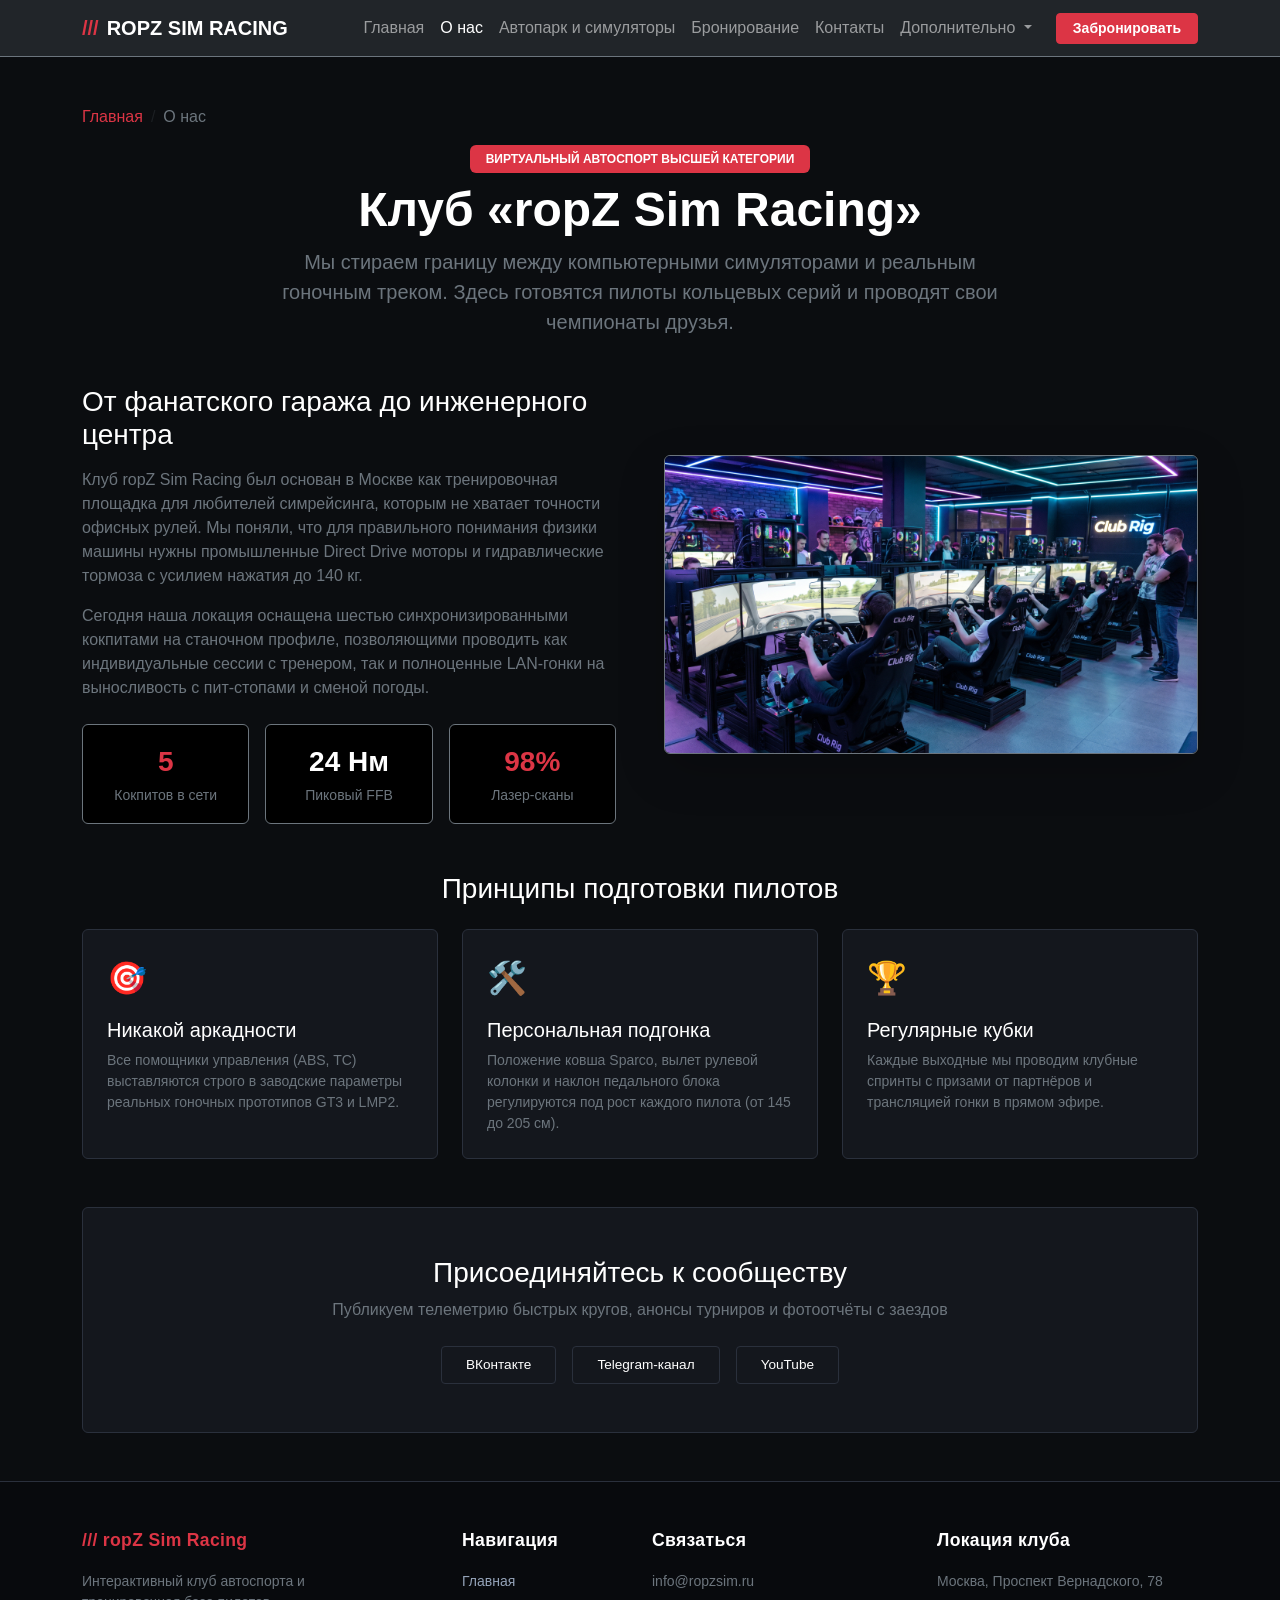
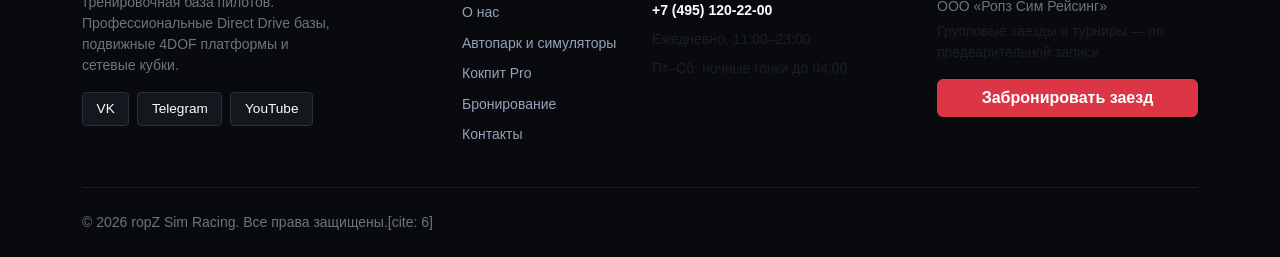
==== about.html @ 037a76d5 "fix: new text in about" ====
<!DOCTYPE html>
<html lang="ru">
<head>
  <meta charset="UTF-8">
  <meta name="viewport" content="width=device-width, initial-scale=1.0">
  <title>О нас — ropZ Sim Racing</title>
  <link href="https://cdn.jsdelivr.net/npm/bootstrap@5.3.3/dist/css/bootstrap.min.css" rel="stylesheet">
  <link rel="stylesheet" href="css/custom.css">
</head>
<body id="top">

  <!-- Навигация -->
  <nav class="navbar navbar-expand-lg navbar-dark bg-dark sticky-top border-bottom border-secondary">
    <div class="container">
      <a class="navbar-brand fw-bold text-uppercase d-flex align-items-center gap-2" href="index.html">
        <span class="text-danger">///</span> ropZ Sim Racing
      </a>
      <button class="navbar-toggler" type="button" data-bs-toggle="collapse" data-bs-target="#mainNavbar" aria-controls="mainNavbar" aria-expanded="false" aria-label="Переключить навигацию">
        <span class="navbar-toggler-icon"></span>
      </button>
      <div class="collapse navbar-collapse" id="mainNavbar">
        <ul class="navbar-nav ms-auto align-items-lg-center">
          <li class="nav-item"><a class="nav-link" href="index.html">Главная</a></li>
          <li class="nav-item"><a class="nav-link active" aria-current="page" href="about.html">О нас</a></li>
          <li class="nav-item"><a class="nav-link" href="catalog.html">Автопарк и симуляторы</a></li>
          <li class="nav-item"><a class="nav-link" href="order.html">Бронирование</a></li>
          <li class="nav-item"><a class="nav-link" href="contacts.html">Контакты</a></li>
          <li class="nav-item dropdown">
            <a class="nav-link dropdown-toggle" href="#" role="button" data-bs-toggle="dropdown" aria-expanded="false">
              Дополнительно
            </a>
            <ul class="dropdown-menu dropdown-menu-dark">
              <li><a class="dropdown-item" href="product.html">Обзор кокпита Pro</a></li>
              <li><a class="dropdown-item" href="catalog.html#faq">Регламент и FAQ</a></li>
              <li><hr class="dropdown-divider"></li>
              <li><a class="dropdown-item" href="order.html">Быстрая запись</a></li>
            </ul>
          </li>
          <li class="nav-item ms-lg-3 mt-2 mt-lg-0">
            <a class="btn btn-danger btn-sm px-3 fw-semibold" href="order.html">Забронировать</a>
          </li>
        </ul>
      </div>
    </div>
  </nav>

  <main class="container my-5">
    <nav aria-label="breadcrumb">
      <ol class="breadcrumb">
        <li class="breadcrumb-item"><a class="text-danger text-decoration-none" href="index.html">Главная</a></li>
        <li class="breadcrumb-item text-secondary active" aria-current="page">О нас</li>
      </ol>
    </nav>

    <!-- Заголовок -->
    <div class="text-center mb-5">
      <span class="badge bg-danger mb-2 px-3 py-2 text-uppercase">Виртуальный автоспорт высшей категории</span>
      <h1 class="display-5 fw-bold text-white">Клуб «ropZ Sim Racing»</h1>
      <p class="text-secondary lead mx-auto" style="max-width: 760px;">
        Мы стираем границу между компьютерными симуляторами и реальным гоночным треком. Здесь готовятся пилоты кольцевых серий и проводят свои чемпионаты друзья.
      </p>
    </div>

    <!-- История и концепция -->
    <div class="row g-5 align-items-center mb-5">
      <div class="col-12 col-lg-6">
        <h2 class="h3 text-white mb-3">От фанатского гаража до инженерного центра</h2>
        <p class="text-secondary">
          Клуб ropZ Sim Racing был основан в Москве как тренировочная площадка для любителей симрейсинга, которым не хватает точности офисных рулей. Мы поняли, что для правильного понимания физики машины нужны промышленные Direct Drive моторы и гидравлические тормоза с усилием нажатия до 140 кг.
        </p>
        <p class="text-secondary">
          Сегодня наша локация оснащена шестью синхронизированными кокпитами на станочном профиле, позволяющими проводить как индивидуальные сессии с тренером, так и полноценные LAN-гонки на выносливость с пит-стопами и сменой погоды.
        </p>

        <!-- Анимированные счётчики -->
        <div class="row g-3 pt-2">
          <div class="col-6 col-sm-4">
            <div class="p-3 bg-black rounded border border-secondary text-center">
              <span class="fs-3 fw-bold text-danger d-block stat-counter" data-target="6" data-suffix="">0</span>
              <span class="small text-secondary">Кокпитов в сети</span>
            </div>
          </div>
          <div class="col-6 col-sm-4">
            <div class="p-3 bg-black rounded border border-secondary text-center">
              <span class="fs-3 fw-bold text-white d-block stat-counter" data-target="25" data-suffix=" Нм">0 Нм</span>
              <span class="small text-secondary">Пиковый FFB</span>
            </div>
          </div>
          <div class="col-12 col-sm-4">
            <div class="p-3 bg-black rounded border border-secondary text-center">
              <span class="fs-3 fw-bold text-danger d-block stat-counter" data-target="100" data-suffix="%">0%</span>
              <span class="small text-secondary">Лазер-сканы</span>
            </div>
          </div>
        </div>
      </div>
      <div class="col-12 col-lg-6">
        <img src="images/sim-lan.jpg" class="img-fluid rounded border border-secondary shadow-lg" alt="Зал ropZ Sim Racing">
      </div>
    </div>

    <!-- Философия клуба -->
    <section class="my-5">
      <h2 class="h3 text-white text-center mb-4">Принципы подготовки пилотов</h2>
      <div class="row g-4">
        <div class="col-12 col-md-4">
          <div class="sim-card p-4 rounded h-100">
            <div class="fs-2 text-danger mb-3">🎯</div>
            <h3 class="h5 text-white">Никакой аркадности</h3>
            <p class="text-secondary small mb-0">
              Все помощники управления (ABS, TC) выставляются строго в заводские параметры реальных гоночных прототипов GT3 и LMP2.
            </p>
          </div>
        </div>
        <div class="col-12 col-md-4">
          <div class="sim-card p-4 rounded h-100">
            <div class="fs-2 text-danger mb-3">🛠️</div>
            <h3 class="h5 text-white">Персональная подгонка</h3>
            <p class="text-secondary small mb-0">
              Положение ковша Sparco, вылет рулевой колонки и наклон педального блока регулируются под рост каждого пилота (от 145 до 205 см).
            </p>
          </div>
        </div>
        <div class="col-12 col-md-4">
          <div class="sim-card p-4 rounded h-100">
            <div class="fs-2 text-danger mb-3">🏆</div>
            <h3 class="h5 text-white">Регулярные кубки</h3>
            <p class="text-secondary small mb-0">
              Каждые выходные мы проводим клубные спринты с призами от партнёров и трансляцией гонки в прямом эфире.
            </p>
          </div>
        </div>
      </div>
    </section>

    <!-- Соцсети клуба -->
    <div class="sim-card p-4 p-lg-5 rounded text-center my-5">
      <h2 class="h3 text-white mb-2">Присоединяйтесь к сообществу</h2>
      <p class="text-secondary mb-4">Публикуем телеметрию быстрых кругов, анонсы турниров и фотоотчёты с заездов</p>
      <div class="d-flex justify-content-center flex-wrap gap-3">
        <a href="https://vk.com" target="_blank" rel="noopener noreferrer" class="social-pill px-4 py-2">
          ВКонтакте
        </a>
        <a href="https://t.me" target="_blank" rel="noopener noreferrer" class="social-pill px-4 py-2">
          Telegram-канал
        </a>
        <a href="https://youtube.com" target="_blank" rel="noopener noreferrer" class="social-pill px-4 py-2">
          YouTube
        </a>
      </div>
    </div>
  </main>

  <!-- Футер -->
  <footer class="site-footer pt-5 pb-4 mt-5">
    <div class="container">
      <div class="row g-4">
        <!-- Колонка 1: О клубе и соцсети -->
        <div class="col-12 col-md-6 col-lg-3">
          <h3 class="footer-heading text-danger">/// ropZ Sim Racing</h3>
          <p class="text-secondary small">
            Интерактивный клуб автоспорта и тренировочная база пилотов. Профессиональные Direct Drive базы, подвижные 4DOF платформы и сетевые кубки.
          </p>
          <div class="d-flex gap-2 mt-3">
            <a href="https://vk.com" target="_blank" rel="noopener noreferrer" class="social-pill">VK</a>
            <a href="https://t.me" target="_blank" rel="noopener noreferrer" class="social-pill">Telegram</a>
            <a href="https://youtube.com" target="_blank" rel="noopener noreferrer" class="social-pill">YouTube</a>
          </div>
        </div>

        <!-- Колонка 2: Навигация -->
        <div class="col-6 col-md-3 col-lg-2 offset-lg-1">
          <h4 class="footer-heading">Навигация</h4>
          <ul class="footer-links small">
            <li><a href="index.html">Главная</a></li>
            <li><a href="about.html">О нас</a></li>
            <li><a href="catalog.html">Автопарк и симуляторы</a></li>
            <li><a href="product.html">Кокпит Pro</a></li>
            <li><a href="order.html">Бронирование</a></li>
            <li><a href="contacts.html">Контакты</a></li>
          </ul>
        </div>

        <!-- Колонка 3: Связаться -->
        <div class="col-6 col-md-3 col-lg-3">
          <h4 class="footer-heading">Связаться</h4>
          <div class="small">
            <div class="footer-contact-item">
              <a href="mailto:info@ropzsim.ru" class="text-secondary text-decoration-none">info@ropzsim.ru</a>
            </div>
            <div class="footer-contact-item">
              <a href="tel:+74951202200" class="text-white text-decoration-none fw-semibold">+7 (495) 120-22-00</a>
            </div>
            <div class="footer-contact-item text-muted mt-2">
              Ежедневно, 11:00–23:00
            </div>
            <div class="footer-contact-item text-muted">
              Пт–Сб: ночные гонки до 04:00
            </div>
          </div>
        </div>

        <!-- Колонка 4: Локация и быстрая бронь -->
        <div class="col-12 col-md-6 col-lg-3">
          <h4 class="footer-heading">Локация клуба</h4>
          <p class="small text-secondary mb-1">Москва, Проспект Вернадского, 78</p>
          <p class="small text-secondary mb-1">ООО «Ропз Сим Рейсинг»</p>
          <p class="small text-muted mb-3">Групповые заезды и турниры — по предварительной записи</p>
          <a class="btn btn-danger w-100 fw-semibold" href="order.html">Забронировать заезд</a>
        </div>
      </div>

      <!-- Нижняя строка -->
      <div class="footer-bottom d-flex justify-content-between align-items-center">
        <span class="small text-secondary">© 2026 ropZ Sim Racing. Все права защищены.[cite: 6]</span>
      </div>
    </div>
  </footer>

  <!-- Интерактивная плавающая кнопка «Наверх» (руль) -->
  <button id="scrollTopBtn" class="scroll-to-top-btn" type="button" aria-label="Вернуться наверх" title="На старт">
    <svg viewBox="0 0 24 24" xmlns="http://www.w3.org/2000/svg">
      <path d="M12 2C6.48 2 2 6.48 2 12s4.48 10 10 10 10-4.48 10-10S17.52 2 12 2zm0 2c4.08 0 7.44 3.05 7.93 7h-3.08c-.41-1.16-1.52-2-2.85-2s-2.44.84-2.85 2H4.07C4.56 7.05 7.92 4 12 4zm-1 9c0-.55.45-1 1-1s1 .45 1 1-.45 1-1 1-1-.45-1-1zm-6.93 0h3.08c.41 1.16 1.52 2 2.85 2s2.44-.84 2.85-2h3.08c-.49 3.95-3.85 7-7.93 7s-7.44-3.05-7.93-7z"/>
    </svg>
  </button>

  <script src="https://cdn.jsdelivr.net/npm/bootstrap@5.3.3/dist/js/bootstrap.bundle.min.js"></script>
  <script src="js/main.js"></script>
</body>
</html>
---- css/custom.css ----
:root {
  --sim-primary: #e10600;
  --sim-dark: #0b0d10;
  --sim-surface: #14171d;
  --sim-surface-light: #1c2129;
  --sim-border: #2a303c;
}

body {
  min-height: 100vh;
  background-color: var(--sim-dark);
  color: #e6e8eb;
  font-family: -apple-system, BlinkMacSystemFont, "Segoe UI", Roboto, "Helvetica Neue", Arial, sans-serif;
}

.sim-card {
  background-color: var(--sim-surface);
  border: 1px solid var(--sim-border);
  transition: transform 0.2s ease, border-color 0.2s ease, box-shadow 0.2s ease;
}

.sim-card:hover {
  transform: translateY(-4px);
  border-color: var(--sim-primary);
  box-shadow: 0 10px 20px rgba(0, 0, 0, 0.4);
}

.card-img-top {
  height: 200px;
  object-fit: cover;
  border-bottom: 1px solid var(--sim-border);
}

.product-main-img {
  width: 100%;
  height: 420px;
  object-fit: cover;
  border: 1px solid var(--sim-border);
}

.badge-motion { background-color: #8a2be2; }
.badge-pro { background-color: var(--sim-primary); }
.badge-club { background-color: #0d6efd; }

/* Принудительный контраст таблицы характеристик */
.table-sim,
.table-dark {
  --bs-table-bg: var(--sim-surface) !important;
  --bs-table-color: #f3f4f6 !important;
  --bs-table-striped-color: #f3f4f6 !important;
  color: #f3f4f6 !important;
  border-color: var(--sim-border) !important;
}

.table-sim th,
.table-dark th {
  color: #ffffff !important;
  background-color: #101318 !important;
  border-color: var(--sim-border) !important;
}

.table-sim td,
.table-dark td {
  color: #e5e7eb !important;
  background-color: var(--sim-surface) !important;
  border-color: var(--sim-border) !important;
}

.accordion-sim .accordion-item {
  background-color: var(--sim-surface);
  border: 1px solid var(--sim-border);
  margin-bottom: 0.5rem;
  border-radius: 0.375rem;
  overflow: hidden;
}

.accordion-sim .accordion-button {
  background-color: #101318;
  color: #e6e8eb;
}

.accordion-sim .accordion-button:not(.collapsed) {
  background-color: #1c2129;
  color: #fff;
  box-shadow: none;
}

.accordion-sim .accordion-body {
  background-color: var(--sim-surface);
  color: #adb5bd;
}

.form-dark {
  background-color: #0e1014;
  border-color: var(--sim-border);
  color: #fff;
}

.form-dark:focus {
  background-color: #0e1014;
  border-color: var(--sim-primary);
  color: #fff;
  box-shadow: 0 0 0 0.25rem rgba(225, 6, 0, 0.25);
}

.modal-content-sim {
  background-color: var(--sim-surface);
  border: 1px solid var(--sim-border);
}

/* Новый футер по образцу */
.site-footer {
  background-color: #080a0d;
  color: #cbd5e1;
  border-top: 1px solid var(--sim-border);
}

.footer-heading {
  font-size: 1.1rem;
  font-weight: 700;
  color: #ffffff;
  margin-bottom: 1.25rem;
  letter-spacing: 0.02rem;
}

.footer-links {
  list-style: none;
  padding: 0;
  margin: 0;
}

.footer-links li {
  margin-bottom: 0.6rem;
}

.footer-links a {
  color: #94a3b8;
  text-decoration: none;
  transition: color 0.2s ease;
}

.footer-links a:hover {
  color: #ffffff;
}

.footer-contact-item {
  margin-bottom: 0.5rem;
  color: #94a3b8;
}

.footer-bottom {
  border-top: 1px solid rgba(255, 255, 255, 0.08);
  padding-top: 1.5rem;
  margin-top: 2rem;
}

.scroll-top-btn {
  display: inline-flex;
  align-items: center;
  justify-content: center;
  width: 36px;
  height: 36px;
  background-color: rgba(255, 255, 255, 0.06);
  border: 1px solid var(--sim-border);
  color: #ffffff;
  border-radius: 6px;
  text-decoration: none;
  font-weight: bold;
  transition: background-color 0.2s ease, border-color 0.2s ease;
}

.scroll-top-btn:hover {
  background-color: var(--sim-primary);
  border-color: var(--sim-primary);
  color: #ffffff;
}

.social-pill {
  display: inline-flex;
  align-items: center;
  justify-content: center;
  padding: 0.35rem 0.85rem;
  background-color: var(--sim-surface);
  border: 1px solid var(--sim-border);
  color: #ffffff;
  border-radius: 4px;
  text-decoration: none;
  font-size: 0.85rem;
  transition: all 0.2s ease;
}

.social-pill:hover {
  border-color: var(--sim-primary);
  color: #ffffff;
  transform: translateY(-2px);
}

/* Фиксированная плавающая кнопка «Наверх» в стиле гоночного руля */
.scroll-to-top-btn {
  position: fixed;
  bottom: 25px;
  right: 25px;
  width: 52px;
  height: 52px;
  background-color: #14171d;
  border: 2px solid #2a303c;
  border-radius: 50%;
  color: #ffffff;
  display: flex;
  align-items: center;
  justify-content: center;
  text-decoration: none;
  z-index: 1050;
  box-shadow: 0 4px 15px rgba(0, 0, 0, 0.6);
  opacity: 0;
  visibility: hidden;
  transform: translateY(20px) scale(0.85);
  transition: opacity 0.35s ease, transform 0.35s cubic-bezier(0.34, 1.56, 0.64, 1), background-color 0.2s ease, border-color 0.2s ease;
  cursor: pointer;
}

/* Состояние, когда кнопка активна и видна */
.scroll-to-top-btn.show {
  opacity: 1;
  visibility: visible;
  transform: translateY(0) scale(1);
}

.scroll-to-top-btn:hover {
  background-color: var(--sim-primary);
  border-color: #ff3333;
  color: #ffffff;
  transform: translateY(-4px) scale(1.08);
  box-shadow: 0 8px 25px rgba(225, 6, 0, 0.5);
}

.scroll-to-top-btn svg {
  width: 26px;
  height: 26px;
  fill: currentColor;
  transition: transform 0.3s ease;
}

/* Эффект легкого «подруливания» при наведении */
.scroll-to-top-btn:hover svg {
  transform: rotate(-35deg);
}
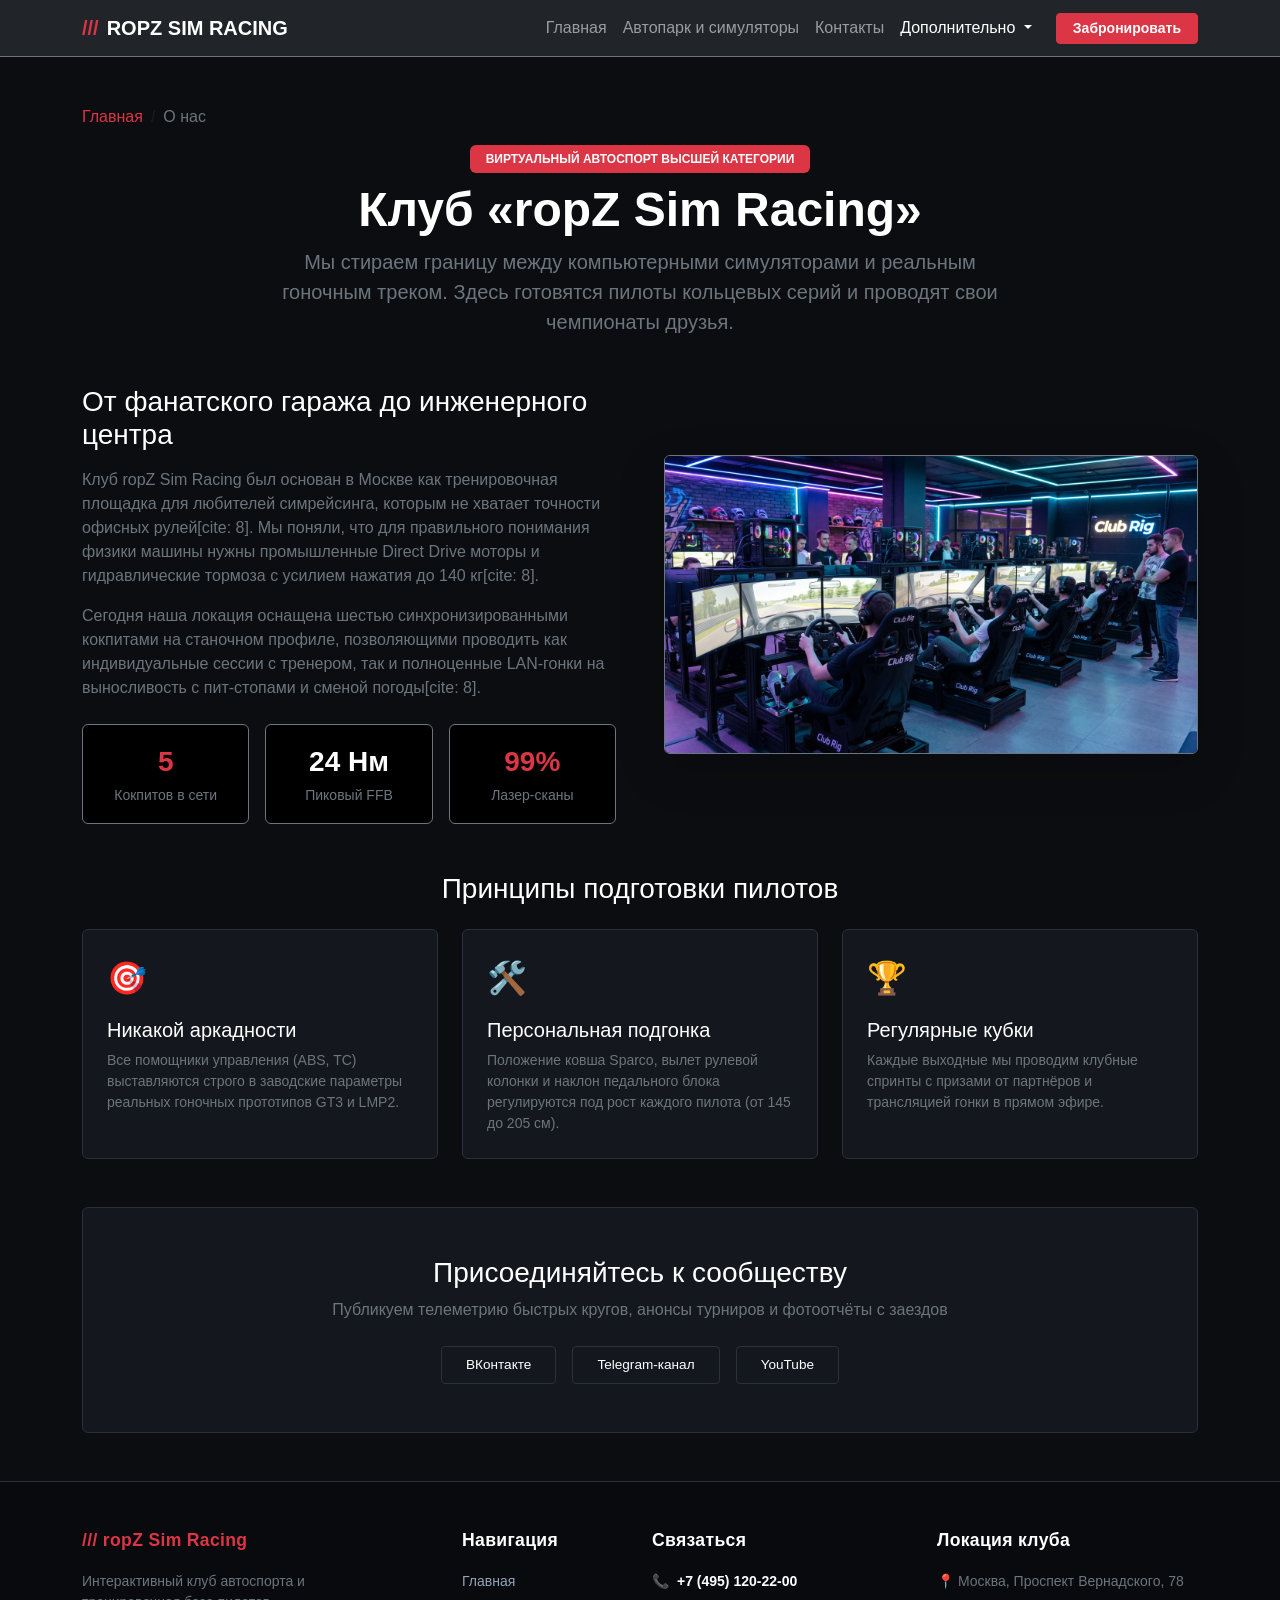
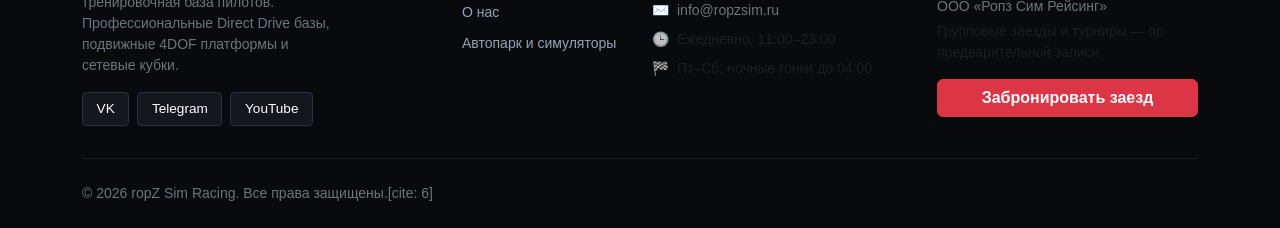
==== commit c7f40788: "feat: align navbar links, add contact icons, update footer navigation and layout" ====
--- a/about.html
+++ b/about.html
@@ -21,15 +21,14 @@
       <div class="collapse navbar-collapse" id="mainNavbar">
         <ul class="navbar-nav ms-auto align-items-lg-center">
           <li class="nav-item"><a class="nav-link" href="index.html">Главная</a></li>
-          <li class="nav-item"><a class="nav-link active" aria-current="page" href="about.html">О нас</a></li>
           <li class="nav-item"><a class="nav-link" href="catalog.html">Автопарк и симуляторы</a></li>
-          <li class="nav-item"><a class="nav-link" href="order.html">Бронирование</a></li>
           <li class="nav-item"><a class="nav-link" href="contacts.html">Контакты</a></li>
           <li class="nav-item dropdown">
-            <a class="nav-link dropdown-toggle" href="#" role="button" data-bs-toggle="dropdown" aria-expanded="false">
+            <a class="nav-link dropdown-toggle active" href="#" role="button" data-bs-toggle="dropdown" aria-expanded="false">
               Дополнительно
             </a>
             <ul class="dropdown-menu dropdown-menu-dark">
+              <li><a class="dropdown-item active" href="about.html">О нас</a></li>
               <li><a class="dropdown-item" href="product.html">Обзор кокпита Pro</a></li>
               <li><a class="dropdown-item" href="catalog.html#faq">Регламент и FAQ</a></li>
               <li><hr class="dropdown-divider"></li>
@@ -66,10 +65,10 @@
       <div class="col-12 col-lg-6">
         <h2 class="h3 text-white mb-3">От фанатского гаража до инженерного центра</h2>
         <p class="text-secondary">
-          Клуб ropZ Sim Racing был основан в Москве как тренировочная площадка для любителей симрейсинга, которым не хватает точности офисных рулей. Мы поняли, что для правильного понимания физики машины нужны промышленные Direct Drive моторы и гидравлические тормоза с усилием нажатия до 140 кг.
+          Клуб ropZ Sim Racing был основан в Москве как тренировочная площадка для любителей симрейсинга, которым не хватает точности офисных рулей[cite: 8]. Мы поняли, что для правильного понимания физики машины нужны промышленные Direct Drive моторы и гидравлические тормоза с усилием нажатия до 140 кг[cite: 8].
         </p>
         <p class="text-secondary">
-          Сегодня наша локация оснащена шестью синхронизированными кокпитами на станочном профиле, позволяющими проводить как индивидуальные сессии с тренером, так и полноценные LAN-гонки на выносливость с пит-стопами и сменой погоды.
+          Сегодня наша локация оснащена шестью синхронизированными кокпитами на станочном профиле, позволяющими проводить как индивидуальные сессии с тренером, так и полноценные LAN-гонки на выносливость с пит-стопами и сменой погоды[cite: 8].
         </p>
 
         <!-- Анимированные счётчики -->
@@ -99,7 +98,7 @@
       </div>
     </div>
 
-    <!-- Философия клуба -->
+    <!-- Философия -->
     <section class="my-5">
       <h2 class="h3 text-white text-center mb-4">Принципы подготовки пилотов</h2>
       <div class="row g-4">
@@ -133,7 +132,7 @@
       </div>
     </section>
 
-    <!-- Соцсети клуба -->
+    <!-- Соцсети -->
     <div class="sim-card p-4 p-lg-5 rounded text-center my-5">
       <h2 class="h3 text-white mb-2">Присоединяйтесь к сообществу</h2>
       <p class="text-secondary mb-4">Публикуем телеметрию быстрых кругов, анонсы турниров и фотоотчёты с заездов</p>
@@ -155,13 +154,13 @@
   <footer class="site-footer pt-5 pb-4 mt-5">
     <div class="container">
       <div class="row g-4">
-        <!-- Колонка 1: О клубе и соцсети -->
+        <!-- Колонка 1: О клубе и соцсети под логотипом -->
         <div class="col-12 col-md-6 col-lg-3">
           <h3 class="footer-heading text-danger">/// ropZ Sim Racing</h3>
-          <p class="text-secondary small">
+          <p class="text-secondary small mb-3">
             Интерактивный клуб автоспорта и тренировочная база пилотов. Профессиональные Direct Drive базы, подвижные 4DOF платформы и сетевые кубки.
           </p>
-          <div class="d-flex gap-2 mt-3">
+          <div class="d-flex gap-2">
             <a href="https://vk.com" target="_blank" rel="noopener noreferrer" class="social-pill">VK</a>
             <a href="https://t.me" target="_blank" rel="noopener noreferrer" class="social-pill">Telegram</a>
             <a href="https://youtube.com" target="_blank" rel="noopener noreferrer" class="social-pill">YouTube</a>
@@ -175,9 +174,6 @@
             <li><a href="index.html">Главная</a></li>
             <li><a href="about.html">О нас</a></li>
             <li><a href="catalog.html">Автопарк и симуляторы</a></li>
-            <li><a href="product.html">Кокпит Pro</a></li>
-            <li><a href="order.html">Бронирование</a></li>
-            <li><a href="contacts.html">Контакты</a></li>
           </ul>
         </div>
 
@@ -185,39 +181,38 @@
         <div class="col-6 col-md-3 col-lg-3">
           <h4 class="footer-heading">Связаться</h4>
           <div class="small">
-            <div class="footer-contact-item">
-              <a href="mailto:info@ropzsim.ru" class="text-secondary text-decoration-none">info@ropzsim.ru</a>
-            </div>
-            <div class="footer-contact-item">
-              <a href="tel:+74951202200" class="text-white text-decoration-none fw-semibold">+7 (495) 120-22-00</a>
+            <div class="footer-contact-item mb-2">
+              <span class="me-2">📞</span><a href="tel:+74951202200" class="text-white text-decoration-none fw-semibold">+7 (495) 120-22-00</a>
+            </div>
+            <div class="footer-contact-item mb-2">
+              <span class="me-2">✉️</span><a href="mailto:info@ropzsim.ru" class="text-secondary text-decoration-none">info@ropzsim.ru</a>
             </div>
             <div class="footer-contact-item text-muted mt-2">
-              Ежедневно, 11:00–23:00
+              <span class="me-2">🕒</span>Ежедневно, 11:00–23:00
             </div>
             <div class="footer-contact-item text-muted">
-              Пт–Сб: ночные гонки до 04:00
-            </div>
-          </div>
-        </div>
-
-        <!-- Колонка 4: Локация и быстрая бронь -->
+              <span class="me-2">🏁</span>Пт–Сб: ночные гонки до 04:00
+            </div>
+          </div>
+        </div>
+
+        <!-- Колонка 4: Локация -->
         <div class="col-12 col-md-6 col-lg-3">
           <h4 class="footer-heading">Локация клуба</h4>
-          <p class="small text-secondary mb-1">Москва, Проспект Вернадского, 78</p>
+          <p class="small text-secondary mb-1"><span class="me-1">📍</span>Москва, Проспект Вернадского, 78</p>
           <p class="small text-secondary mb-1">ООО «Ропз Сим Рейсинг»</p>
           <p class="small text-muted mb-3">Групповые заезды и турниры — по предварительной записи</p>
           <a class="btn btn-danger w-100 fw-semibold" href="order.html">Забронировать заезд</a>
         </div>
       </div>
 
-      <!-- Нижняя строка -->
       <div class="footer-bottom d-flex justify-content-between align-items-center">
         <span class="small text-secondary">© 2026 ropZ Sim Racing. Все права защищены.[cite: 6]</span>
       </div>
     </div>
   </footer>
 
-  <!-- Интерактивная плавающая кнопка «Наверх» (руль) -->
+  <!-- Кнопка «Наверх» -->
   <button id="scrollTopBtn" class="scroll-to-top-btn" type="button" aria-label="Вернуться наверх" title="На старт">
     <svg viewBox="0 0 24 24" xmlns="http://www.w3.org/2000/svg">
       <path d="M12 2C6.48 2 2 6.48 2 12s4.48 10 10 10 10-4.48 10-10S17.52 2 12 2zm0 2c4.08 0 7.44 3.05 7.93 7h-3.08c-.41-1.16-1.52-2-2.85-2s-2.44.84-2.85 2H4.07C4.56 7.05 7.92 4 12 4zm-1 9c0-.55.45-1 1-1s1 .45 1 1-.45 1-1 1-1-.45-1-1zm-6.93 0h3.08c.41 1.16 1.52 2 2.85 2s2.44-.84 2.85-2h3.08c-.49 3.95-3.85 7-7.93 7s-7.44-3.05-7.93-7z"/>
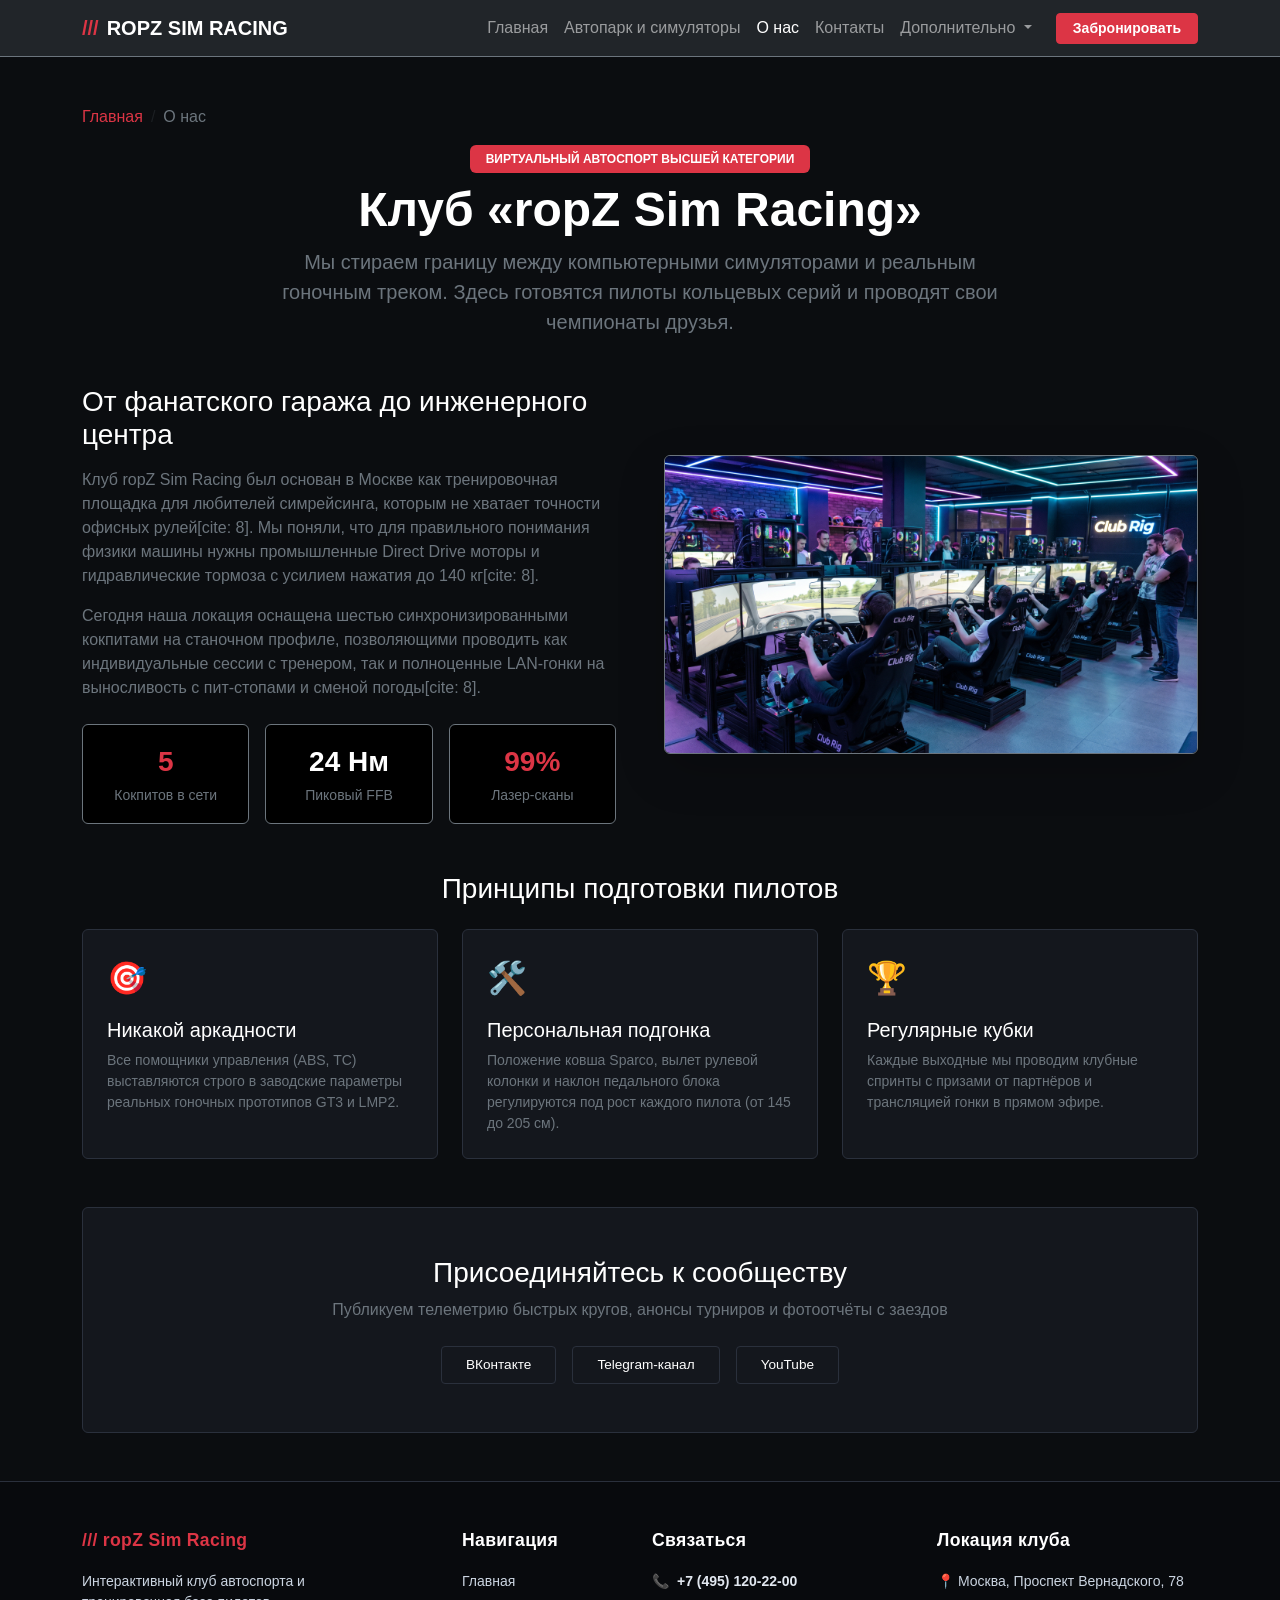
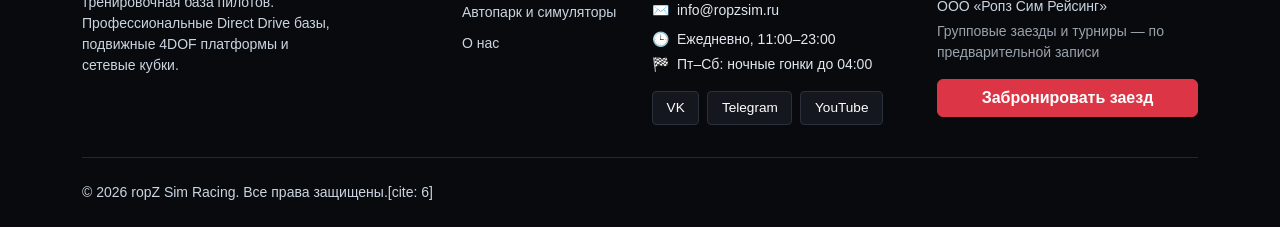
==== commit c5cf4a64: "feat: norma" ====
--- a/about.html
+++ b/about.html
@@ -9,7 +9,7 @@
 </head>
 <body id="top">
 
-  <!-- Навигация -->
+  <!-- Навигация: Главная -> Автопарк -> О нас (active) -> Контакты -> Дополнительно -> Забронировать -->
   <nav class="navbar navbar-expand-lg navbar-dark bg-dark sticky-top border-bottom border-secondary">
     <div class="container">
       <a class="navbar-brand fw-bold text-uppercase d-flex align-items-center gap-2" href="index.html">
@@ -22,13 +22,13 @@
         <ul class="navbar-nav ms-auto align-items-lg-center">
           <li class="nav-item"><a class="nav-link" href="index.html">Главная</a></li>
           <li class="nav-item"><a class="nav-link" href="catalog.html">Автопарк и симуляторы</a></li>
+          <li class="nav-item"><a class="nav-link active" aria-current="page" href="about.html">О нас</a></li>
           <li class="nav-item"><a class="nav-link" href="contacts.html">Контакты</a></li>
           <li class="nav-item dropdown">
-            <a class="nav-link dropdown-toggle active" href="#" role="button" data-bs-toggle="dropdown" aria-expanded="false">
+            <a class="nav-link dropdown-toggle" href="#" role="button" data-bs-toggle="dropdown" aria-expanded="false">
               Дополнительно
             </a>
             <ul class="dropdown-menu dropdown-menu-dark">
-              <li><a class="dropdown-item active" href="about.html">О нас</a></li>
               <li><a class="dropdown-item" href="product.html">Обзор кокпита Pro</a></li>
               <li><a class="dropdown-item" href="catalog.html#faq">Регламент и FAQ</a></li>
               <li><hr class="dropdown-divider"></li>
@@ -132,7 +132,7 @@
       </div>
     </section>
 
-    <!-- Соцсети -->
+    <!-- Баннер сообщества -->
     <div class="sim-card p-4 p-lg-5 rounded text-center my-5">
       <h2 class="h3 text-white mb-2">Присоединяйтесь к сообществу</h2>
       <p class="text-secondary mb-4">Публикуем телеметрию быстрых кругов, анонсы турниров и фотоотчёты с заездов</p>
@@ -154,17 +154,12 @@
   <footer class="site-footer pt-5 pb-4 mt-5">
     <div class="container">
       <div class="row g-4">
-        <!-- Колонка 1: О клубе и соцсети под логотипом -->
+        <!-- Колонка 1: О клубе -->
         <div class="col-12 col-md-6 col-lg-3">
           <h3 class="footer-heading text-danger">/// ropZ Sim Racing</h3>
-          <p class="text-secondary small mb-3">
+          <p class="footer-text-bright small mb-0">
             Интерактивный клуб автоспорта и тренировочная база пилотов. Профессиональные Direct Drive базы, подвижные 4DOF платформы и сетевые кубки.
           </p>
-          <div class="d-flex gap-2">
-            <a href="https://vk.com" target="_blank" rel="noopener noreferrer" class="social-pill">VK</a>
-            <a href="https://t.me" target="_blank" rel="noopener noreferrer" class="social-pill">Telegram</a>
-            <a href="https://youtube.com" target="_blank" rel="noopener noreferrer" class="social-pill">YouTube</a>
-          </div>
         </div>
 
         <!-- Колонка 2: Навигация -->
@@ -172,8 +167,8 @@
           <h4 class="footer-heading">Навигация</h4>
           <ul class="footer-links small">
             <li><a href="index.html">Главная</a></li>
+            <li><a href="catalog.html">Автопарк и симуляторы</a></li>
             <li><a href="about.html">О нас</a></li>
-            <li><a href="catalog.html">Автопарк и симуляторы</a></li>
           </ul>
         </div>
 
@@ -182,16 +177,22 @@
           <h4 class="footer-heading">Связаться</h4>
           <div class="small">
             <div class="footer-contact-item mb-2">
-              <span class="me-2">📞</span><a href="tel:+74951202200" class="text-white text-decoration-none fw-semibold">+7 (495) 120-22-00</a>
+              <span class="me-2">📞</span><a href="tel:+74951202200" class="fw-semibold text-decoration-none">+7 (495) 120-22-00</a>
             </div>
             <div class="footer-contact-item mb-2">
-              <span class="me-2">✉️</span><a href="mailto:info@ropzsim.ru" class="text-secondary text-decoration-none">info@ropzsim.ru</a>
-            </div>
-            <div class="footer-contact-item text-muted mt-2">
+              <span class="me-2">✉️</span><a href="mailto:info@ropzsim.ru" class="text-decoration-none">info@ropzsim.ru</a>
+            </div>
+            <div class="footer-contact-item mb-1">
               <span class="me-2">🕒</span>Ежедневно, 11:00–23:00
             </div>
-            <div class="footer-contact-item text-muted">
+            <div class="footer-contact-item mb-3">
               <span class="me-2">🏁</span>Пт–Сб: ночные гонки до 04:00
+            </div>
+
+            <div class="d-flex gap-2">
+              <a href="https://vk.com" target="_blank" rel="noopener noreferrer" class="social-pill">VK</a>
+              <a href="https://t.me" target="_blank" rel="noopener noreferrer" class="social-pill">Telegram</a>
+              <a href="https://youtube.com" target="_blank" rel="noopener noreferrer" class="social-pill">YouTube</a>
             </div>
           </div>
         </div>
@@ -199,15 +200,15 @@
         <!-- Колонка 4: Локация -->
         <div class="col-12 col-md-6 col-lg-3">
           <h4 class="footer-heading">Локация клуба</h4>
-          <p class="small text-secondary mb-1"><span class="me-1">📍</span>Москва, Проспект Вернадского, 78</p>
-          <p class="small text-secondary mb-1">ООО «Ропз Сим Рейсинг»</p>
-          <p class="small text-muted mb-3">Групповые заезды и турниры — по предварительной записи</p>
+          <p class="small footer-text-bright mb-1"><span class="me-1">📍</span>Москва, Проспект Вернадского, 78</p>
+          <p class="small footer-text-bright mb-1">ООО «Ропз Сим Рейсинг»</p>
+          <p class="small footer-text-bright mb-3 opacity-75">Групповые заезды и турниры — по предварительной записи</p>
           <a class="btn btn-danger w-100 fw-semibold" href="order.html">Забронировать заезд</a>
         </div>
       </div>
 
       <div class="footer-bottom d-flex justify-content-between align-items-center">
-        <span class="small text-secondary">© 2026 ropZ Sim Racing. Все права защищены.[cite: 6]</span>
+        <span class="small">© 2026 ropZ Sim Racing. Все права защищены.[cite: 6]</span>
       </div>
     </div>
   </footer>
--- a/css/custom.css
+++ b/css/custom.css
@@ -108,7 +108,7 @@
   border: 1px solid var(--sim-border);
 }
 
-/* Новый футер по образцу */
+/* Стилизация футера с повышенной контрастностью */
 .site-footer {
   background-color: #080a0d;
   color: #cbd5e1;
@@ -134,45 +134,37 @@
 }
 
 .footer-links a {
-  color: #94a3b8;
+  color: #cbd5e1 !important;
   text-decoration: none;
   transition: color 0.2s ease;
 }
 
 .footer-links a:hover {
-  color: #ffffff;
+  color: #ffffff !important;
 }
 
 .footer-contact-item {
-  margin-bottom: 0.5rem;
-  color: #94a3b8;
+  margin-bottom: 0.6rem;
+  color: #e2e8f0 !important;
+}
+
+.footer-contact-item a {
+  color: #e2e8f0 !important;
+}
+
+.footer-contact-item a:hover {
+  color: #ffffff !important;
+}
+
+.footer-text-bright {
+  color: #cbd5e1 !important;
 }
 
 .footer-bottom {
-  border-top: 1px solid rgba(255, 255, 255, 0.08);
+  border-top: 1px solid rgba(255, 255, 255, 0.12);
   padding-top: 1.5rem;
   margin-top: 2rem;
-}
-
-.scroll-top-btn {
-  display: inline-flex;
-  align-items: center;
-  justify-content: center;
-  width: 36px;
-  height: 36px;
-  background-color: rgba(255, 255, 255, 0.06);
-  border: 1px solid var(--sim-border);
-  color: #ffffff;
-  border-radius: 6px;
-  text-decoration: none;
-  font-weight: bold;
-  transition: background-color 0.2s ease, border-color 0.2s ease;
-}
-
-.scroll-top-btn:hover {
-  background-color: var(--sim-primary);
-  border-color: var(--sim-primary);
-  color: #ffffff;
+  color: #cbd5e1 !important;
 }
 
 .social-pill {
@@ -182,7 +174,7 @@
   padding: 0.35rem 0.85rem;
   background-color: var(--sim-surface);
   border: 1px solid var(--sim-border);
-  color: #ffffff;
+  color: #ffffff !important;
   border-radius: 4px;
   text-decoration: none;
   font-size: 0.85rem;
@@ -191,11 +183,12 @@
 
 .social-pill:hover {
   border-color: var(--sim-primary);
-  color: #ffffff;
+  background-color: var(--sim-primary);
+  color: #ffffff !important;
   transform: translateY(-2px);
 }
 
-/* Фиксированная плавающая кнопка «Наверх» в стиле гоночного руля */
+/* Плавающая кнопка-руль */
 .scroll-to-top-btn {
   position: fixed;
   bottom: 25px;
@@ -219,7 +212,6 @@
   cursor: pointer;
 }
 
-/* Состояние, когда кнопка активна и видна */
 .scroll-to-top-btn.show {
   opacity: 1;
   visibility: visible;
@@ -241,7 +233,6 @@
   transition: transform 0.3s ease;
 }
 
-/* Эффект легкого «подруливания» при наведении */
 .scroll-to-top-btn:hover svg {
   transform: rotate(-35deg);
 }
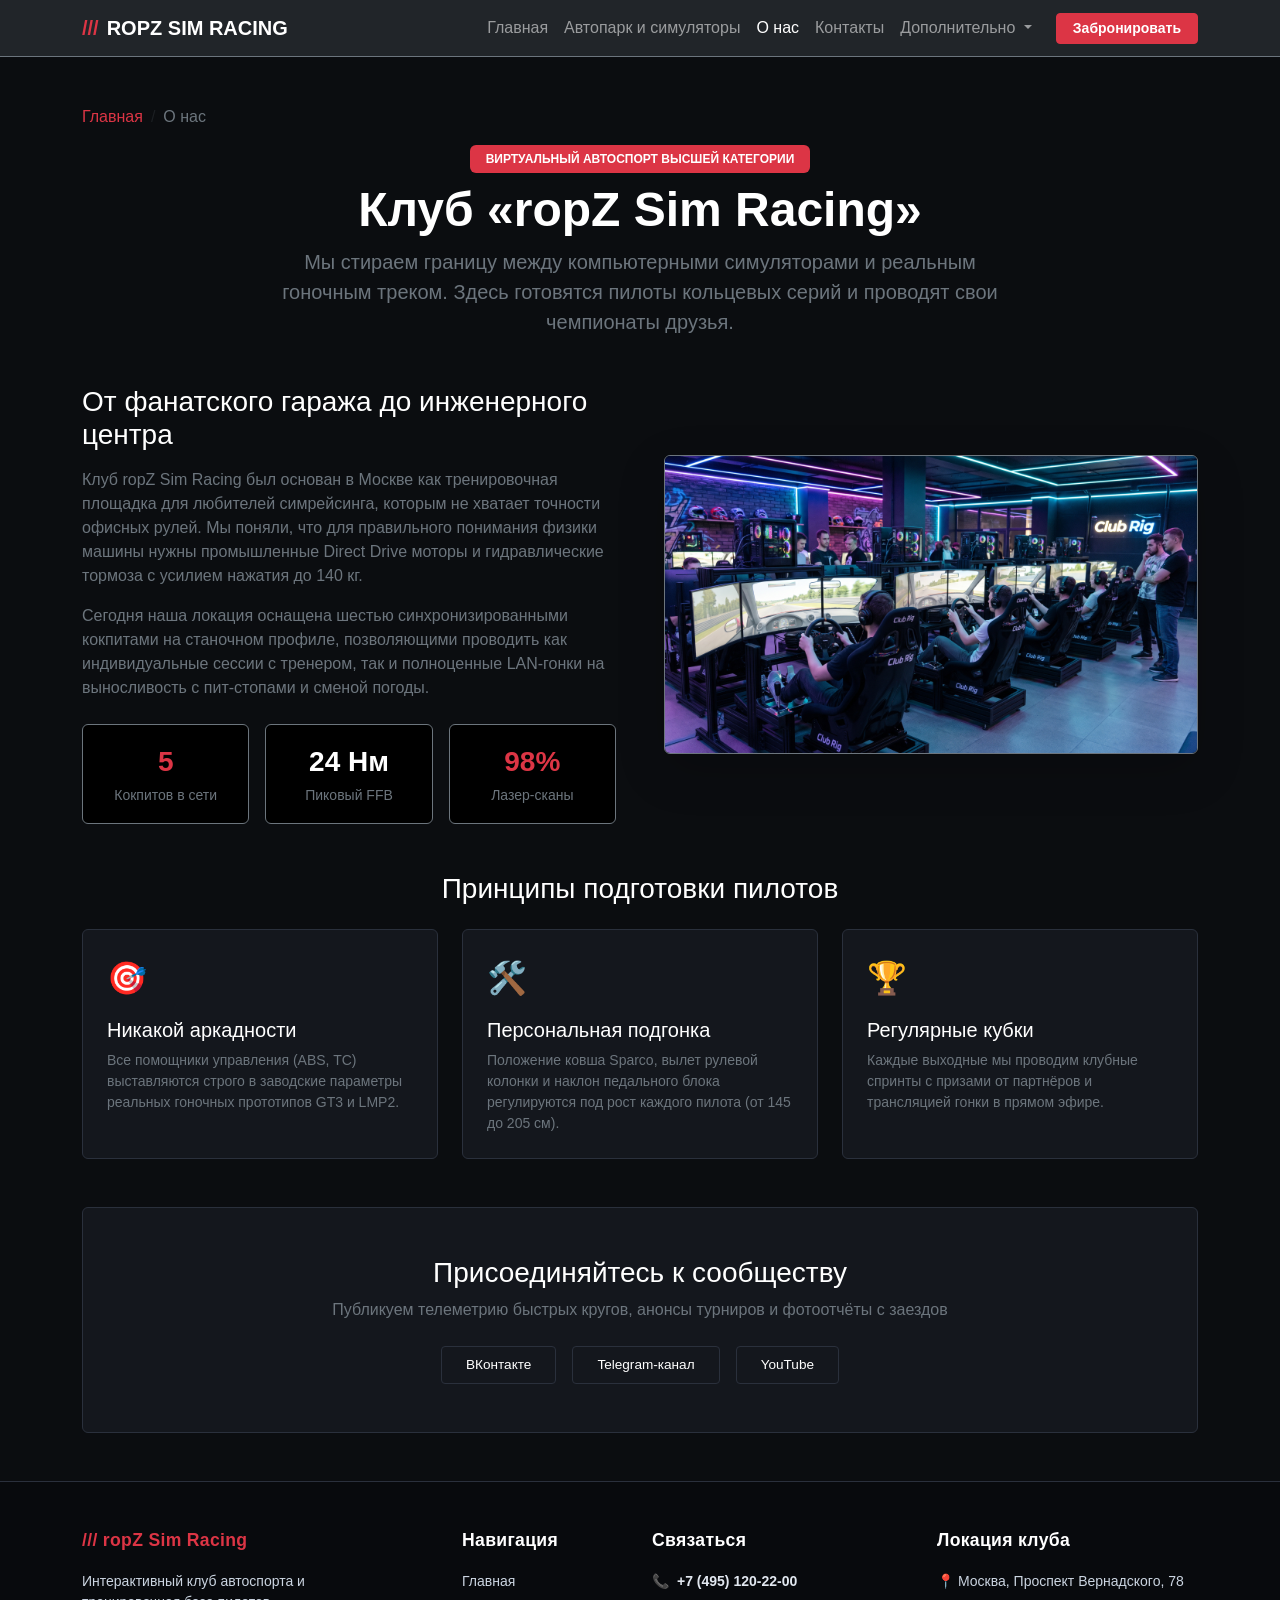
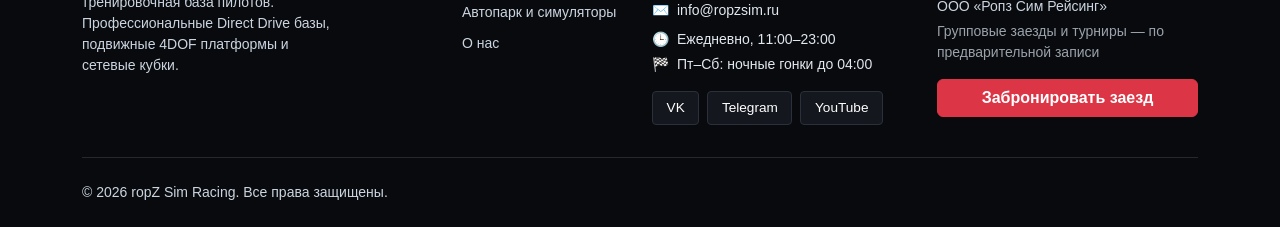
==== commit e1fa8d24: "fix: text" ====
--- a/about.html
+++ b/about.html
@@ -65,10 +65,10 @@
       <div class="col-12 col-lg-6">
         <h2 class="h3 text-white mb-3">От фанатского гаража до инженерного центра</h2>
         <p class="text-secondary">
-          Клуб ropZ Sim Racing был основан в Москве как тренировочная площадка для любителей симрейсинга, которым не хватает точности офисных рулей[cite: 8]. Мы поняли, что для правильного понимания физики машины нужны промышленные Direct Drive моторы и гидравлические тормоза с усилием нажатия до 140 кг[cite: 8].
+          Клуб ropZ Sim Racing был основан в Москве как тренировочная площадка для любителей симрейсинга, которым не хватает точности офисных рулей. Мы поняли, что для правильного понимания физики машины нужны промышленные Direct Drive моторы и гидравлические тормоза с усилием нажатия до 140 кг.
         </p>
         <p class="text-secondary">
-          Сегодня наша локация оснащена шестью синхронизированными кокпитами на станочном профиле, позволяющими проводить как индивидуальные сессии с тренером, так и полноценные LAN-гонки на выносливость с пит-стопами и сменой погоды[cite: 8].
+          Сегодня наша локация оснащена шестью синхронизированными кокпитами на станочном профиле, позволяющими проводить как индивидуальные сессии с тренером, так и полноценные LAN-гонки на выносливость с пит-стопами и сменой погоды.
         </p>
 
         <!-- Анимированные счётчики -->
@@ -208,7 +208,7 @@
       </div>
 
       <div class="footer-bottom d-flex justify-content-between align-items-center">
-        <span class="small">© 2026 ropZ Sim Racing. Все права защищены.[cite: 6]</span>
+        <span class="small">© 2026 ropZ Sim Racing. Все права защищены.</span>
       </div>
     </div>
   </footer>
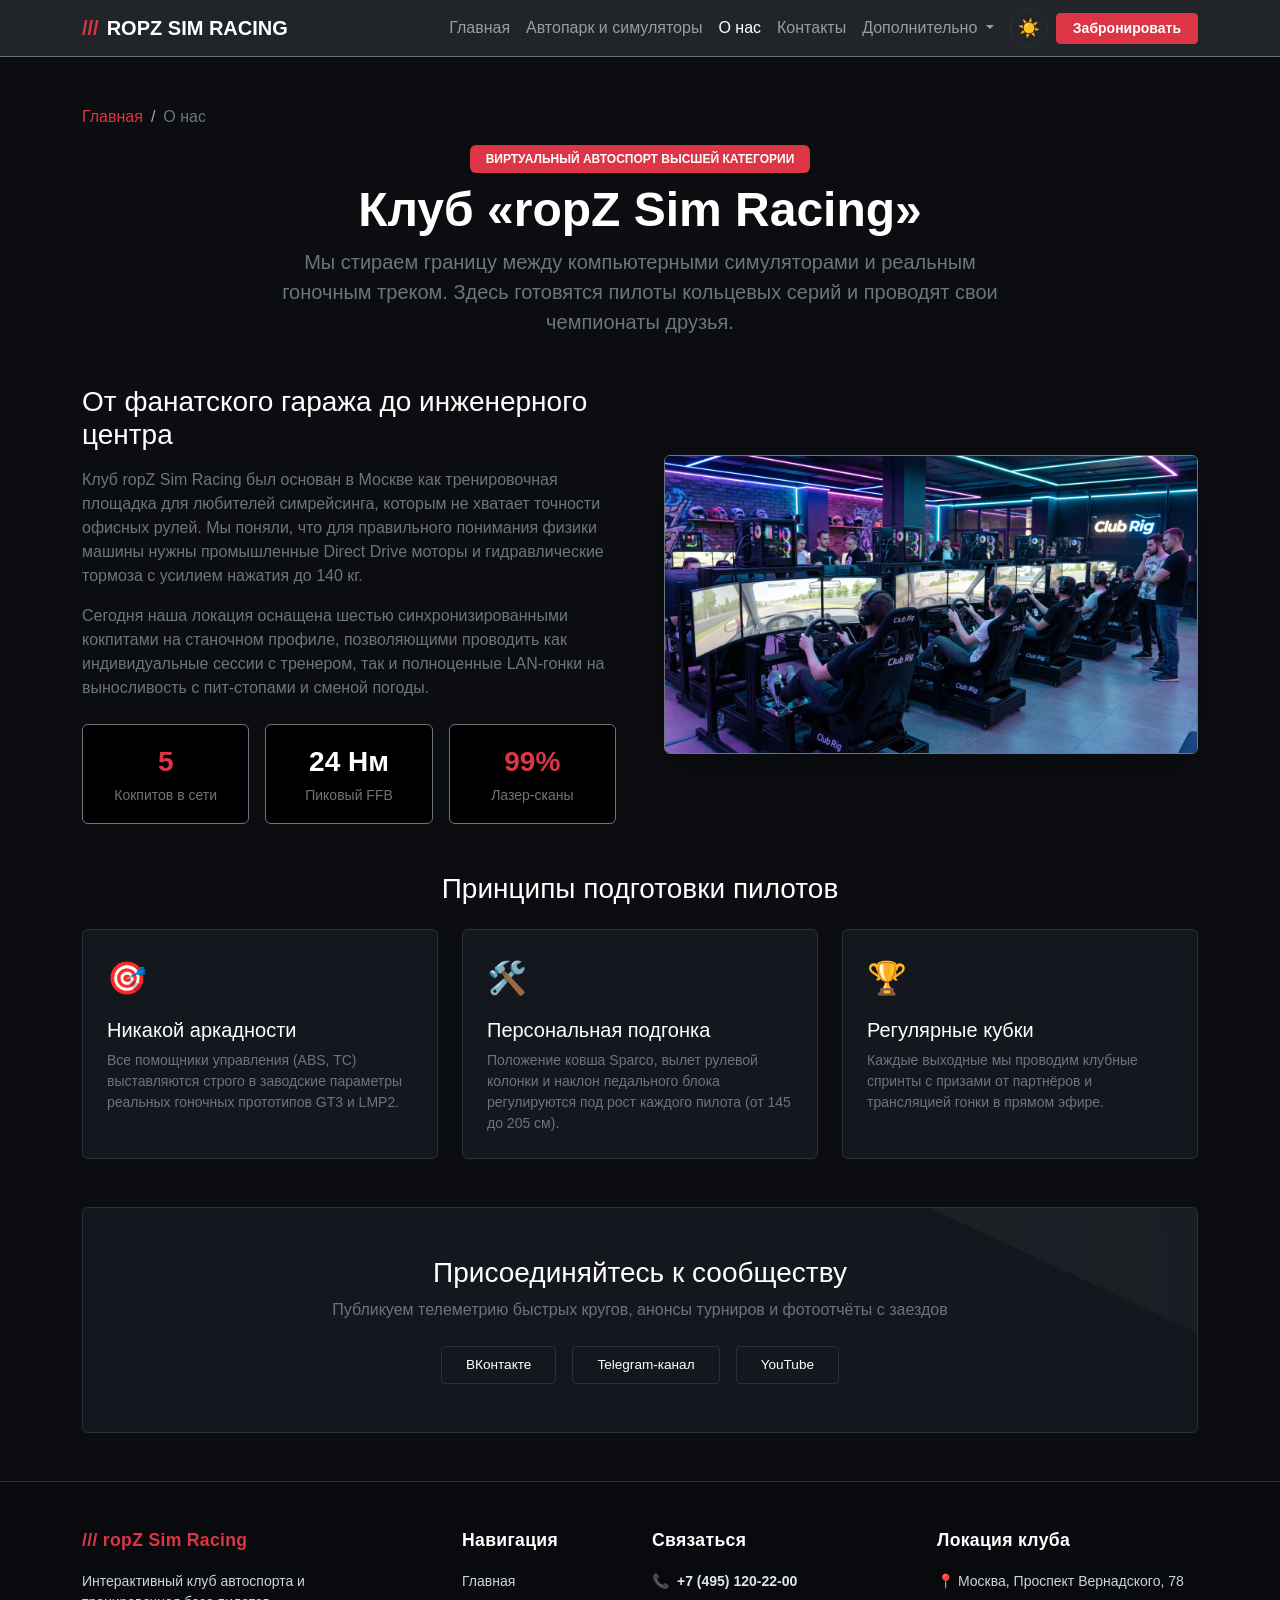
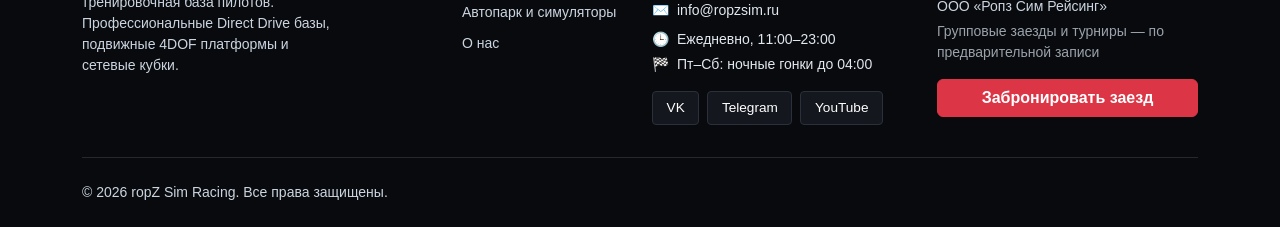
==== commit a7cd6cce: "feat: add day/night switch button" ====
--- a/about.html
+++ b/about.html
@@ -35,7 +35,12 @@
               <li><a class="dropdown-item" href="order.html">Быстрая запись</a></li>
             </ul>
           </li>
-          <li class="nav-item ms-lg-3 mt-2 mt-lg-0">
+          <li class="nav-item ms-lg-2 mt-2 mt-lg-0">
+            <button id="themeToggleBtn" class="theme-toggle-btn" type="button" aria-label="Сменить тему" title="Сменить тему">
+              <span id="themeIcon">☀️</span>
+            </button>
+          </li>
+          <li class="nav-item ms-lg-2 mt-2 mt-lg-0">
             <a class="btn btn-danger btn-sm px-3 fw-semibold" href="order.html">Забронировать</a>
           </li>
         </ul>
--- a/css/custom.css
+++ b/css/custom.css
@@ -17,12 +17,30 @@
   background-color: var(--sim-surface);
   border: 1px solid var(--sim-border);
   transition: transform 0.2s ease, border-color 0.2s ease, box-shadow 0.2s ease;
+  position: relative;
+  overflow: hidden;
 }
 
 .sim-card:hover {
   transform: translateY(-4px);
   border-color: var(--sim-primary);
   box-shadow: 0 10px 20px rgba(0, 0, 0, 0.4);
+}
+
+.sim-card::after {
+  content: "";
+  position: absolute;
+  top: -50%;
+  left: -50%;
+  width: 200%;
+  height: 200%;
+  background: linear-gradient(60deg, transparent, rgba(255, 255, 255, 0.04), transparent);
+  transform: rotate(25deg) translateY(-100%);
+  transition: transform 0.75s ease-in-out;
+}
+
+.sim-card:hover::after {
+  transform: rotate(25deg) translateY(100%);
 }
 
 .card-img-top {
@@ -41,6 +59,16 @@
 .badge-motion { background-color: #8a2be2; }
 .badge-pro { background-color: var(--sim-primary); }
 .badge-club { background-color: #0d6efd; }
+
+@keyframes pulseBadge {
+  0% { transform: scale(1); box-shadow: 0 0 0 0 rgba(225, 6, 0, 0.7); }
+  70% { transform: scale(1.05); box-shadow: 0 0 0 8px rgba(225, 6, 0, 0); }
+  100% { transform: scale(1); box-shadow: 0 0 0 0 rgba(225, 6, 0, 0); }
+}
+
+.badge-pulse {
+  animation: pulseBadge 2s infinite ease-in-out;
+}
 
 /* Принудительный контраст таблицы характеристик */
 .table-sim,
@@ -108,7 +136,7 @@
   border: 1px solid var(--sim-border);
 }
 
-/* Стилизация футера с повышенной контрастностью */
+/* Футер (темная тема) */
 .site-footer {
   background-color: #080a0d;
   color: #cbd5e1;
@@ -186,6 +214,27 @@
   background-color: var(--sim-primary);
   color: #ffffff !important;
   transform: translateY(-2px);
+}
+
+/* Кнопка-переключатель темы в навбаре */
+.theme-toggle-btn {
+  background: transparent;
+  border: 1px solid var(--sim-border);
+  color: #ffc107;
+  border-radius: 50%;
+  width: 38px;
+  height: 38px;
+  display: inline-flex;
+  align-items: center;
+  justify-content: center;
+  font-size: 1.1rem;
+  transition: transform 0.3s ease, border-color 0.2s ease, color 0.2s ease;
+  cursor: pointer;
+}
+
+.theme-toggle-btn:hover {
+  transform: rotate(25deg) scale(1.1);
+  border-color: var(--sim-primary);
 }
 
 /* Плавающая кнопка-руль */
@@ -235,4 +284,225 @@
 
 .scroll-to-top-btn:hover svg {
   transform: rotate(-35deg);
+}
+
+/* ========================================================
+   ПОЛНАЯ ПОДДЕРЖКА СВЕТЛОЙ ТЕМЫ (ПЕРЕОПРЕДЕЛЕНИЕ ЦВЕТОВ)
+======================================================== */
+[data-bs-theme="light"] {
+  --sim-dark: #f4f6f9;
+  --sim-surface: #ffffff;
+  --sim-surface-light: #e9ecef;
+  --sim-border: #ced4da;
+}
+
+[data-bs-theme="light"] body {
+  background-color: var(--sim-dark);
+  color: #1a1e24;
+}
+
+/* Автоматическое затемнение белого текста и заголовков */
+[data-bs-theme="light"] .text-white,
+[data-bs-theme="light"] h1,
+[data-bs-theme="light"] h2,
+[data-bs-theme="light"] h3,
+[data-bs-theme="light"] h4,
+[data-bs-theme="light"] h5,
+[data-bs-theme="light"] h6 {
+  color: #111827 !important;
+}
+
+/* Четкий серый цвет для описаний и меток */
+[data-bs-theme="light"] .text-secondary,
+[data-bs-theme="light"] .text-muted,
+[data-bs-theme="light"] p.lead {
+  color: #4b5563 !important;
+}
+
+/* Плашки bg-black и bg-dark становятся светлыми */
+[data-bs-theme="light"] .bg-black,
+[data-bs-theme="light"] .bg-dark {
+  background-color: #f1f5f9 !important;
+  color: #111827 !important;
+}
+
+/* Навбар */
+[data-bs-theme="light"] .navbar {
+  background-color: #ffffff !important;
+  border-color: #e2e8f0 !important;
+}
+
+[data-bs-theme="light"] .navbar-brand {
+  color: #0f172a !important;
+}
+
+[data-bs-theme="light"] .nav-link {
+  color: #334155 !important;
+}
+
+[data-bs-theme="light"] .nav-link:hover,
+[data-bs-theme="light"] .nav-link.active {
+  color: var(--sim-primary) !important;
+}
+
+[data-bs-theme="light"] .navbar-toggler {
+  border-color: #cbd5e1 !important;
+}
+
+[data-bs-theme="light"] .navbar-toggler-icon {
+  filter: invert(1);
+}
+
+[data-bs-theme="light"] .dropdown-menu {
+  background-color: #ffffff !important;
+  border-color: #e2e8f0 !important;
+}
+
+[data-bs-theme="light"] .dropdown-item {
+  color: #1e293b !important;
+}
+
+[data-bs-theme="light"] .dropdown-item:hover {
+  background-color: #f1f5f9 !important;
+  color: var(--sim-primary) !important;
+}
+
+/* Карточки */
+[data-bs-theme="light"] .sim-card {
+  background-color: #ffffff !important;
+  border-color: #e2e8f0 !important;
+  box-shadow: 0 4px 12px rgba(0, 0, 0, 0.05);
+}
+
+[data-bs-theme="light"] .card-title {
+  color: #111827 !important;
+}
+
+/* Футер */
+[data-bs-theme="light"] .site-footer {
+  background-color: #e9ecef !important;
+  border-color: #dee2e6 !important;
+  color: #495057 !important;
+}
+
+[data-bs-theme="light"] .footer-heading {
+  color: #212529 !important;
+}
+
+[data-bs-theme="light"] .footer-links a,
+[data-bs-theme="light"] .footer-contact-item,
+[data-bs-theme="light"] .footer-contact-item a,
+[data-bs-theme="light"] .footer-text-bright {
+  color: #495057 !important;
+}
+
+[data-bs-theme="light"] .footer-bottom {
+  border-color: #ced4da !important;
+  color: #495057 !important;
+}
+
+[data-bs-theme="light"] .social-pill {
+  background-color: #ffffff !important;
+  border-color: #ced4da !important;
+  color: #212529 !important;
+}
+
+[data-bs-theme="light"] .social-pill:hover {
+  background-color: var(--sim-primary) !important;
+  border-color: var(--sim-primary) !important;
+  color: #ffffff !important;
+}
+
+/* Модальное окно */
+[data-bs-theme="light"] .modal-content-sim {
+  background-color: #ffffff !important;
+  color: #111827 !important;
+}
+
+[data-bs-theme="light"] .btn-close-white {
+  filter: none !important;
+}
+
+/* Формы */
+[data-bs-theme="light"] .form-dark {
+  background-color: #ffffff !important;
+  border-color: #cbd5e1 !important;
+  color: #0f172a !important;
+}
+
+[data-bs-theme="light"] .form-dark:focus {
+  background-color: #ffffff !important;
+  border-color: var(--sim-primary) !important;
+  color: #0f172a !important;
+}
+
+[data-bs-theme="light"] .input-group-text {
+  background-color: #f1f5f9 !important;
+  border-color: #cbd5e1 !important;
+  color: #334155 !important;
+}
+
+/* Аккордеон */
+[data-bs-theme="light"] .accordion-sim .accordion-item {
+  background-color: #ffffff;
+  border-color: #e2e8f0;
+}
+
+[data-bs-theme="light"] .accordion-sim .accordion-button {
+  background-color: #f8fafc;
+  color: #0f172a;
+}
+
+[data-bs-theme="light"] .accordion-sim .accordion-button:not(.collapsed) {
+  background-color: #f1f5f9;
+  color: var(--sim-primary);
+}
+
+[data-bs-theme="light"] .accordion-sim .accordion-body {
+  background-color: #ffffff;
+  color: #334155;
+}
+
+/* Таблицы */
+[data-bs-theme="light"] .table-sim,
+[data-bs-theme="light"] .table-dark {
+  --bs-table-bg: #ffffff !important;
+  --bs-table-color: #111827 !important;
+  --bs-table-striped-color: #111827 !important;
+  border-color: #dee2e6 !important;
+}
+
+[data-bs-theme="light"] .table-sim th,
+[data-bs-theme="light"] .table-dark th {
+  background-color: #f8f9fa !important;
+  color: #111827 !important;
+  border-color: #dee2e6 !important;
+}
+
+[data-bs-theme="light"] .table-sim td,
+[data-bs-theme="light"] .table-dark td {
+  background-color: #ffffff !important;
+  color: #334155 !important;
+  border-color: #dee2e6 !important;
+}
+
+/* Алерты */
+[data-bs-theme="light"] .alert-dark {
+  background-color: #f8fafc !important;
+  border-color: #cbd5e1 !important;
+  color: #1e293b !important;
+}
+
+/* Кнопка наверх в светлой теме */
+[data-bs-theme="light"] .scroll-to-top-btn {
+  background-color: #ffffff;
+  border-color: #cbd5e1;
+  color: #0f172a;
+  box-shadow: 0 4px 15px rgba(0, 0, 0, 0.15);
+}
+
+[data-bs-theme="light"] .scroll-to-top-btn:hover {
+  background-color: var(--sim-primary);
+  border-color: var(--sim-primary);
+  color: #ffffff;
 }
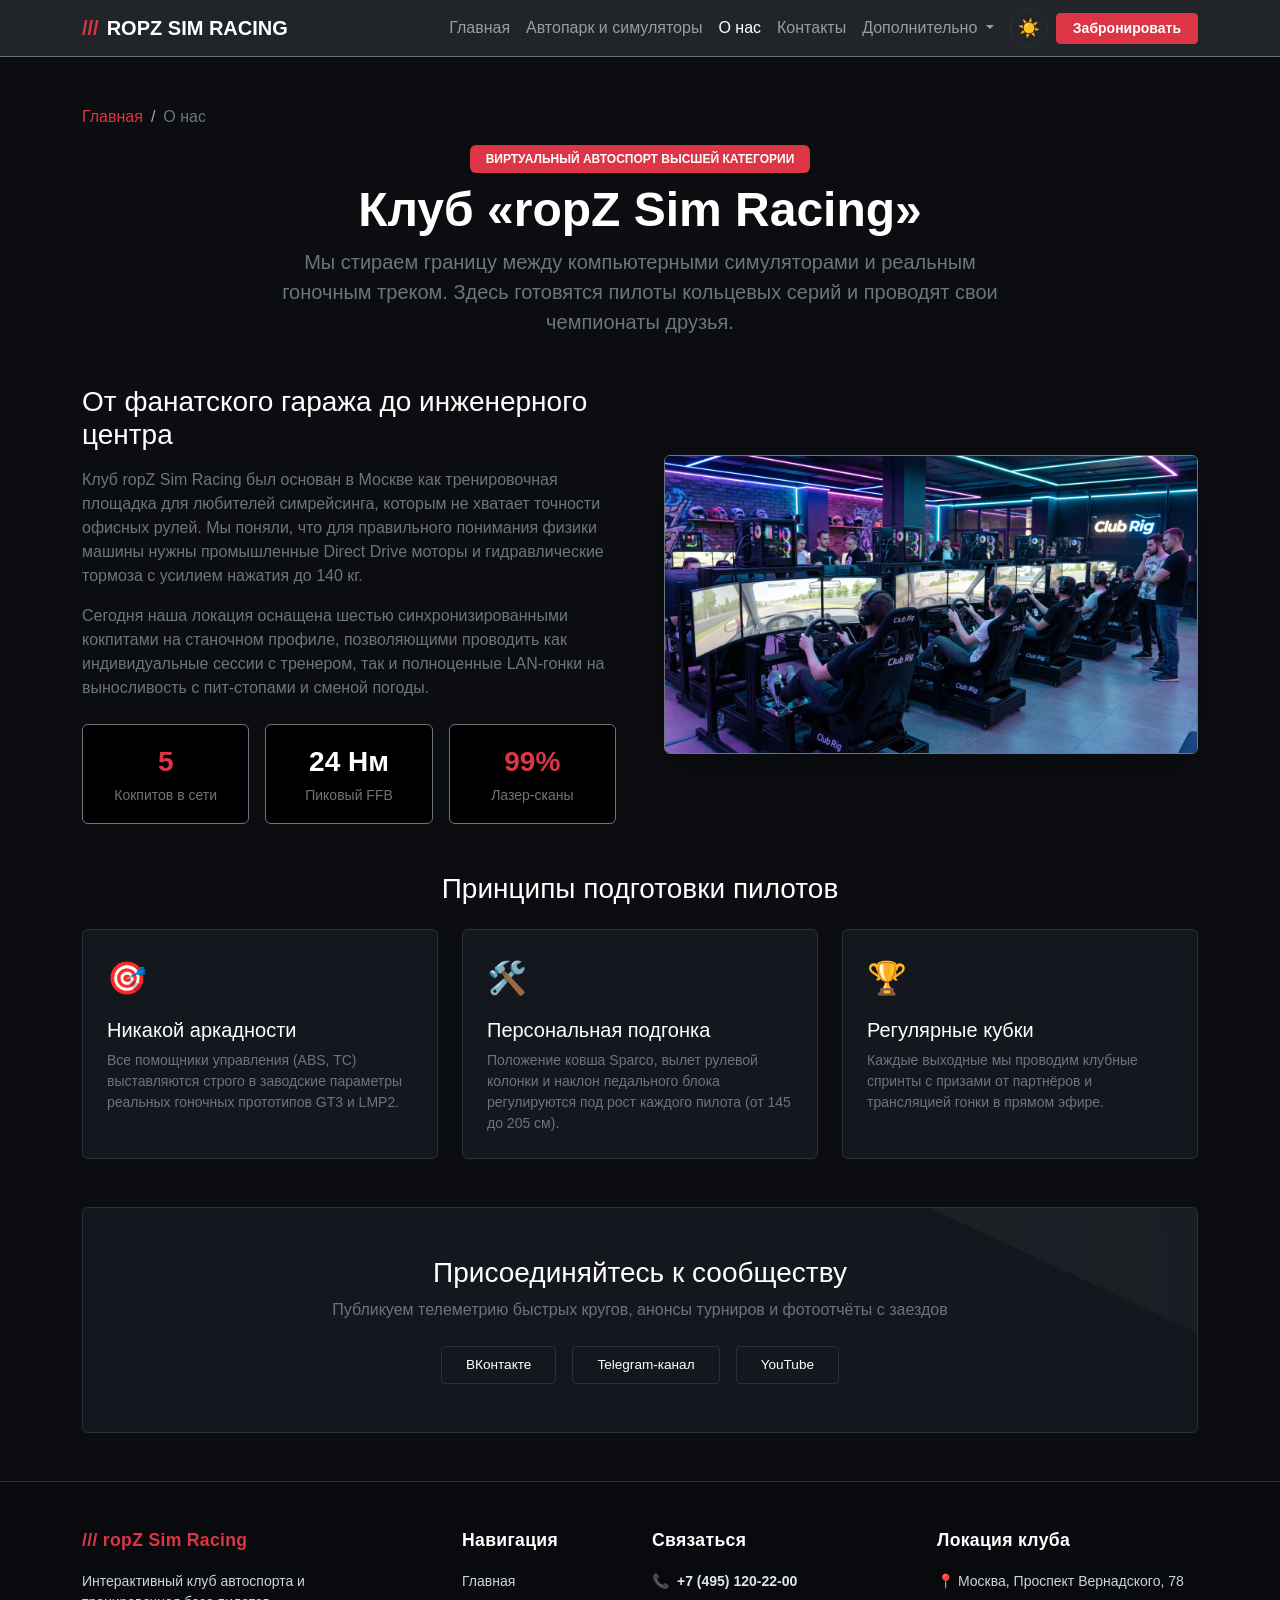
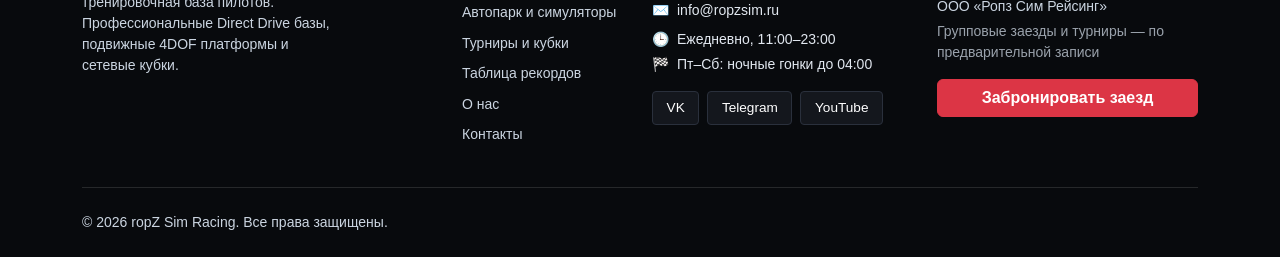
==== commit c2a5cef3: "feat: add leaderboard and tournaments pages" ====
--- a/about.html
+++ b/about.html
@@ -173,7 +173,10 @@
           <ul class="footer-links small">
             <li><a href="index.html">Главная</a></li>
             <li><a href="catalog.html">Автопарк и симуляторы</a></li>
+            <li><a href="tournaments.html">Турниры и кубки</a></li>
+            <li><a href="leaderboard.html">Таблица рекордов</a></li>
             <li><a href="about.html">О нас</a></li>
+            <li><a href="contacts.html">Контакты</a></li>
           </ul>
         </div>
 
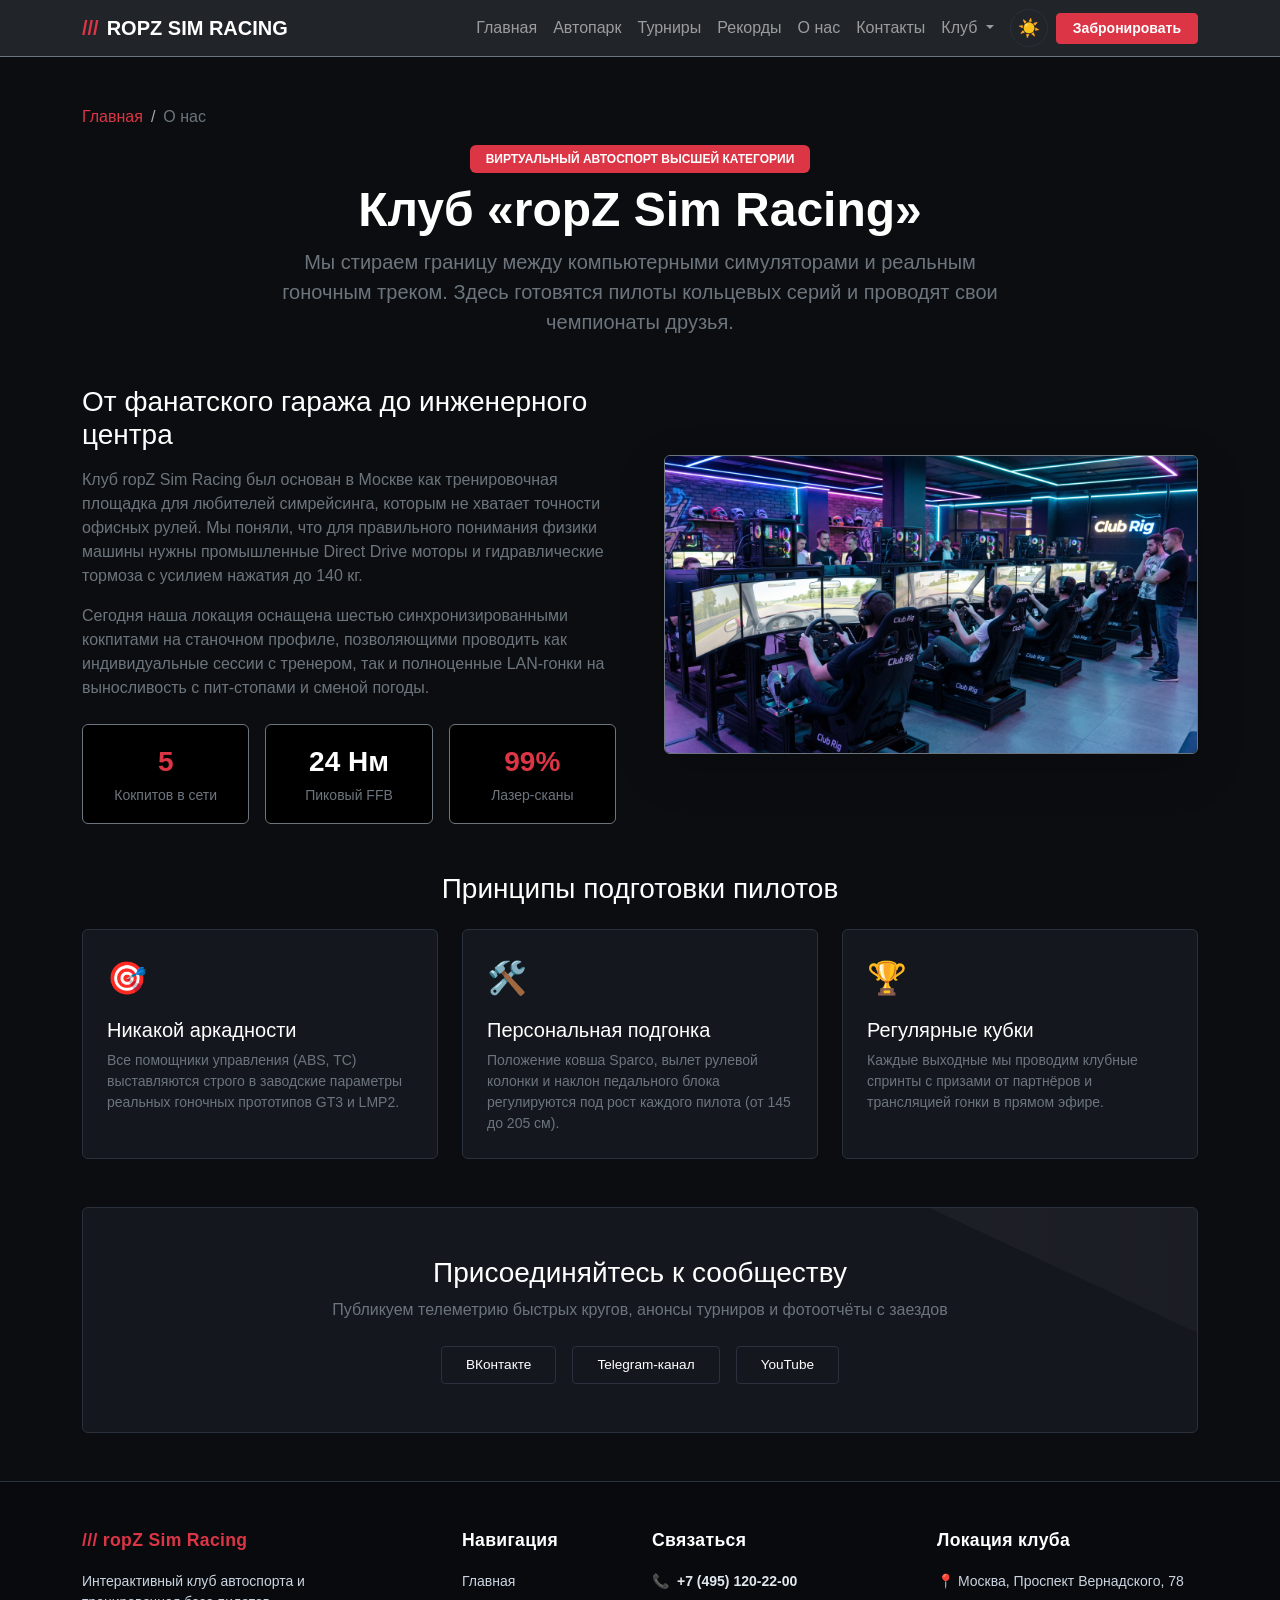
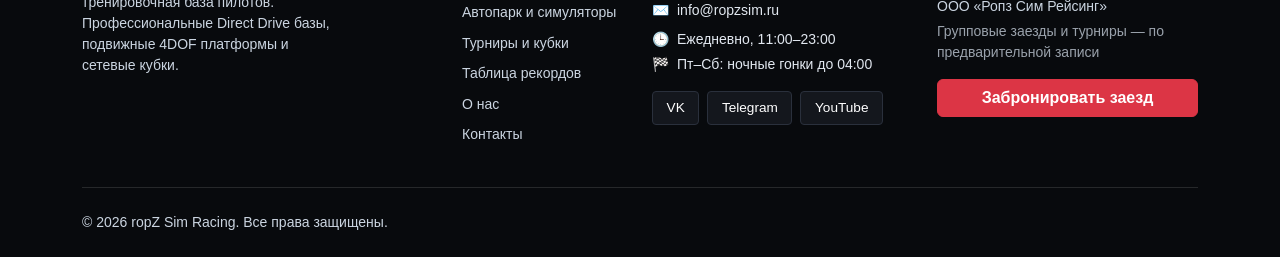
==== commit 4b73b230: "fix: add leaderboard and tournaments into nav" ====
--- a/about.html
+++ b/about.html
@@ -10,7 +10,7 @@
 <body id="top">
 
   <!-- Навигация: Главная -> Автопарк -> О нас (active) -> Контакты -> Дополнительно -> Забронировать -->
-  <nav class="navbar navbar-expand-lg navbar-dark bg-dark sticky-top border-bottom border-secondary">
+  <nav class="navbar navbar-expand-xl navbar-dark bg-dark sticky-top border-bottom border-secondary">
     <div class="container">
       <a class="navbar-brand fw-bold text-uppercase d-flex align-items-center gap-2" href="index.html">
         <span class="text-danger">///</span> ropZ Sim Racing
@@ -19,28 +19,29 @@
         <span class="navbar-toggler-icon"></span>
       </button>
       <div class="collapse navbar-collapse" id="mainNavbar">
-        <ul class="navbar-nav ms-auto align-items-lg-center">
+        <ul class="navbar-nav ms-auto align-items-xl-center">
           <li class="nav-item"><a class="nav-link" href="index.html">Главная</a></li>
-          <li class="nav-item"><a class="nav-link" href="catalog.html">Автопарк и симуляторы</a></li>
-          <li class="nav-item"><a class="nav-link active" aria-current="page" href="about.html">О нас</a></li>
+          <li class="nav-item"><a class="nav-link" href="catalog.html">Автопарк</a></li>
+          <li class="nav-item"><a class="nav-link" href="tournaments.html">Турниры</a></li>
+          <li class="nav-item"><a class="nav-link" href="leaderboard.html">Рекорды</a></li>
+          <li class="nav-item"><a class="nav-link" href="about.html">О нас</a></li>
           <li class="nav-item"><a class="nav-link" href="contacts.html">Контакты</a></li>
           <li class="nav-item dropdown">
             <a class="nav-link dropdown-toggle" href="#" role="button" data-bs-toggle="dropdown" aria-expanded="false">
-              Дополнительно
+              Клуб
             </a>
             <ul class="dropdown-menu dropdown-menu-dark">
               <li><a class="dropdown-item" href="product.html">Обзор кокпита Pro</a></li>
               <li><a class="dropdown-item" href="catalog.html#faq">Регламент и FAQ</a></li>
-              <li><hr class="dropdown-divider"></li>
-              <li><a class="dropdown-item" href="order.html">Быстрая запись</a></li>
             </ul>
           </li>
-          <li class="nav-item ms-lg-2 mt-2 mt-lg-0">
+          <!-- Кнопка переключения темы -->
+          <li class="nav-item ms-xl-2 mt-2 mt-xl-0">
             <button id="themeToggleBtn" class="theme-toggle-btn" type="button" aria-label="Сменить тему" title="Сменить тему">
               <span id="themeIcon">☀️</span>
             </button>
           </li>
-          <li class="nav-item ms-lg-2 mt-2 mt-lg-0">
+          <li class="nav-item ms-xl-2 mt-2 mt-xl-0">
             <a class="btn btn-danger btn-sm px-3 fw-semibold" href="order.html">Забронировать</a>
           </li>
         </ul>
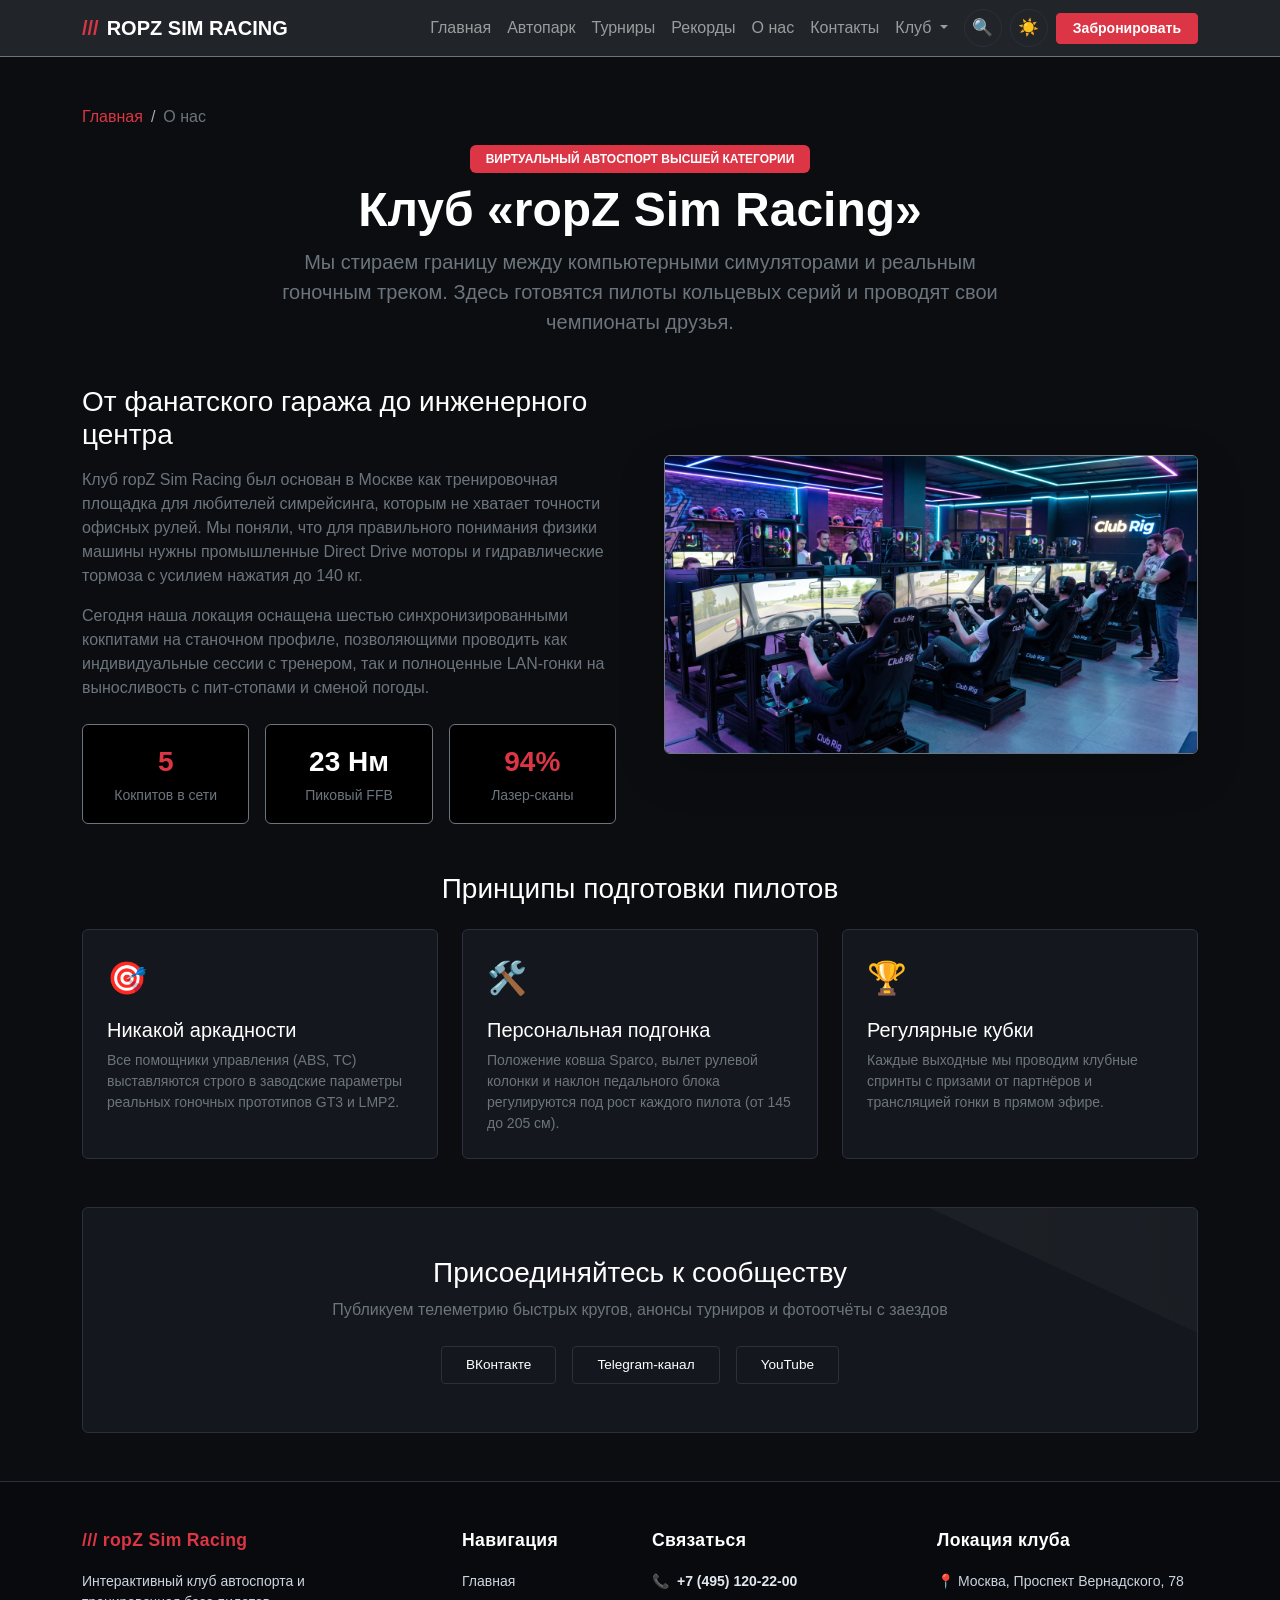
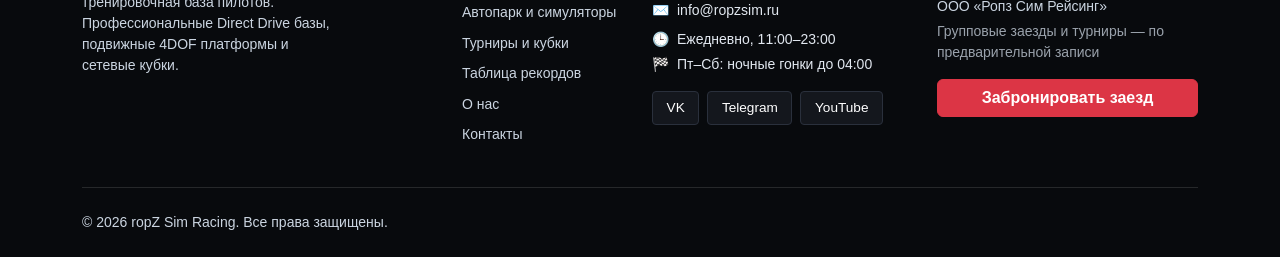
==== commit 6ea5e61b: "feat: add search" ====
--- a/about.html
+++ b/about.html
@@ -35,6 +35,12 @@
               <li><a class="dropdown-item" href="catalog.html#faq">Регламент и FAQ</a></li>
             </ul>
           </li>
+          <!-- Кнопка глобального поиска -->
+          <li class="nav-item ms-xl-2 mt-2 mt-xl-0">
+            <button class="search-trigger-btn" type="button" data-bs-toggle="modal" data-bs-target="#globalSearchModal" aria-label="Поиск по сайту" title="Поиск (Ctrl+K)">
+              🔍
+            </button>
+          </li>
           <!-- Кнопка переключения темы -->
           <li class="nav-item ms-xl-2 mt-2 mt-xl-0">
             <button id="themeToggleBtn" class="theme-toggle-btn" type="button" aria-label="Сменить тему" title="Сменить тему">
--- a/css/custom.css
+++ b/css/custom.css
@@ -4,6 +4,31 @@
   --sim-surface: #14171d;
   --sim-surface-light: #1c2129;
   --sim-border: #2a303c;
+  --theme-transition: background-color 0.65s ease, color 0.65s ease, border-color 0.65s ease, box-shadow 0.65s ease;
+}
+
+/* Плавная анимация смены темы для всех элементов */
+body,
+.navbar,
+.sim-card,
+.site-footer,
+.dropdown-menu,
+.modal-content-sim,
+.form-dark,
+.input-group-text,
+.accordion-item,
+.accordion-button,
+.accordion-body,
+.alert,
+.social-pill,
+.theme-toggle-btn,
+.search-trigger-btn,
+.scroll-to-top-btn,
+.table,
+.table th,
+.table td,
+h1, h2, h3, h4, h5, h6, p, span, a {
+  transition: var(--theme-transition);
 }
 
 body {
@@ -16,7 +41,6 @@
 .sim-card {
   background-color: var(--sim-surface);
   border: 1px solid var(--sim-border);
-  transition: transform 0.2s ease, border-color 0.2s ease, box-shadow 0.2s ease;
   position: relative;
   overflow: hidden;
 }
@@ -37,6 +61,7 @@
   background: linear-gradient(60deg, transparent, rgba(255, 255, 255, 0.04), transparent);
   transform: rotate(25deg) translateY(-100%);
   transition: transform 0.75s ease-in-out;
+  pointer-events: none;
 }
 
 .sim-card:hover::after {
@@ -49,6 +74,13 @@
   border-bottom: 1px solid var(--sim-border);
 }
 
+.tournament-card-img {
+  height: 210px;
+  width: 100%;
+  object-fit: cover;
+  border-bottom: 1px solid var(--sim-border);
+}
+
 .product-main-img {
   width: 100%;
   height: 420px;
@@ -70,7 +102,7 @@
   animation: pulseBadge 2s infinite ease-in-out;
 }
 
-/* Принудительный контраст таблицы характеристик */
+/* Таблицы */
 .table-sim,
 .table-dark {
   --bs-table-bg: var(--sim-surface) !important;
@@ -94,6 +126,7 @@
   border-color: var(--sim-border) !important;
 }
 
+/* Аккордеон */
 .accordion-sim .accordion-item {
   background-color: var(--sim-surface);
   border: 1px solid var(--sim-border);
@@ -118,6 +151,7 @@
   color: #adb5bd;
 }
 
+/* Поля ввода */
 .form-dark {
   background-color: #0e1014;
   border-color: var(--sim-border);
@@ -136,7 +170,54 @@
   border: 1px solid var(--sim-border);
 }
 
-/* Футер (темная тема) */
+/* Кнопки поиска и темы в шапке */
+.theme-toggle-btn,
+.search-trigger-btn {
+  background: transparent;
+  border: 1px solid var(--sim-border);
+  color: #e2e8f0;
+  border-radius: 50%;
+  width: 38px;
+  height: 38px;
+  display: inline-flex;
+  align-items: center;
+  justify-content: center;
+  font-size: 1.05rem;
+  cursor: pointer;
+}
+
+.theme-toggle-btn {
+  color: #ffc107;
+}
+
+.theme-toggle-btn:hover {
+  transform: rotate(25deg) scale(1.1);
+  border-color: var(--sim-primary);
+}
+
+.search-trigger-btn:hover {
+  transform: scale(1.08);
+  border-color: var(--sim-primary);
+  color: #ffffff;
+}
+
+/* Результаты глобального поиска */
+.search-result-item {
+  display: block;
+  padding: 0.75rem 1rem;
+  border-radius: 6px;
+  border: 1px solid var(--sim-border);
+  background-color: var(--sim-dark);
+  text-decoration: none;
+  margin-bottom: 0.5rem;
+}
+
+.search-result-item:hover {
+  border-color: var(--sim-primary);
+  transform: translateX(4px);
+}
+
+/* Футер */
 .site-footer {
   background-color: #080a0d;
   color: #cbd5e1;
@@ -164,7 +245,6 @@
 .footer-links a {
   color: #cbd5e1 !important;
   text-decoration: none;
-  transition: color 0.2s ease;
 }
 
 .footer-links a:hover {
@@ -206,7 +286,6 @@
   border-radius: 4px;
   text-decoration: none;
   font-size: 0.85rem;
-  transition: all 0.2s ease;
 }
 
 .social-pill:hover {
@@ -214,27 +293,6 @@
   background-color: var(--sim-primary);
   color: #ffffff !important;
   transform: translateY(-2px);
-}
-
-/* Кнопка-переключатель темы в навбаре */
-.theme-toggle-btn {
-  background: transparent;
-  border: 1px solid var(--sim-border);
-  color: #ffc107;
-  border-radius: 50%;
-  width: 38px;
-  height: 38px;
-  display: inline-flex;
-  align-items: center;
-  justify-content: center;
-  font-size: 1.1rem;
-  transition: transform 0.3s ease, border-color 0.2s ease, color 0.2s ease;
-  cursor: pointer;
-}
-
-.theme-toggle-btn:hover {
-  transform: rotate(25deg) scale(1.1);
-  border-color: var(--sim-primary);
 }
 
 /* Плавающая кнопка-руль */
@@ -257,7 +315,7 @@
   opacity: 0;
   visibility: hidden;
   transform: translateY(20px) scale(0.85);
-  transition: opacity 0.35s ease, transform 0.35s cubic-bezier(0.34, 1.56, 0.64, 1), background-color 0.2s ease, border-color 0.2s ease;
+  transition: opacity 0.35s ease, transform 0.35s cubic-bezier(0.34, 1.56, 0.64, 1), var(--theme-transition);
   cursor: pointer;
 }
 
@@ -287,7 +345,7 @@
 }
 
 /* ========================================================
-   ПОЛНАЯ ПОДДЕРЖКА СВЕТЛОЙ ТЕМЫ (ПЕРЕОПРЕДЕЛЕНИЕ ЦВЕТОВ)
+   СВЕТЛАЯ ТЕМА
 ======================================================== */
 [data-bs-theme="light"] {
   --sim-dark: #f4f6f9;
@@ -301,7 +359,6 @@
   color: #1a1e24;
 }
 
-/* Автоматическое затемнение белого текста и заголовков */
 [data-bs-theme="light"] .text-white,
 [data-bs-theme="light"] h1,
 [data-bs-theme="light"] h2,
@@ -312,21 +369,18 @@
   color: #111827 !important;
 }
 
-/* Четкий серый цвет для описаний и меток */
 [data-bs-theme="light"] .text-secondary,
 [data-bs-theme="light"] .text-muted,
 [data-bs-theme="light"] p.lead {
   color: #4b5563 !important;
 }
 
-/* Плашки bg-black и bg-dark становятся светлыми */
 [data-bs-theme="light"] .bg-black,
 [data-bs-theme="light"] .bg-dark {
   background-color: #f1f5f9 !important;
   color: #111827 !important;
 }
 
-/* Навбар */
 [data-bs-theme="light"] .navbar {
   background-color: #ffffff !important;
   border-color: #e2e8f0 !important;
@@ -367,7 +421,21 @@
   color: var(--sim-primary) !important;
 }
 
-/* Карточки */
+[data-bs-theme="light"] .search-trigger-btn {
+  color: #334155;
+  border-color: #cbd5e1;
+}
+
+[data-bs-theme="light"] .search-trigger-btn:hover {
+  color: var(--sim-primary);
+  border-color: var(--sim-primary);
+}
+
+[data-bs-theme="light"] .search-result-item {
+  background-color: #f8fafc;
+  border-color: #e2e8f0;
+}
+
 [data-bs-theme="light"] .sim-card {
   background-color: #ffffff !important;
   border-color: #e2e8f0 !important;
@@ -378,7 +446,6 @@
   color: #111827 !important;
 }
 
-/* Футер */
 [data-bs-theme="light"] .site-footer {
   background-color: #e9ecef !important;
   border-color: #dee2e6 !important;
@@ -413,7 +480,6 @@
   color: #ffffff !important;
 }
 
-/* Модальное окно */
 [data-bs-theme="light"] .modal-content-sim {
   background-color: #ffffff !important;
   color: #111827 !important;
@@ -423,7 +489,6 @@
   filter: none !important;
 }
 
-/* Формы */
 [data-bs-theme="light"] .form-dark {
   background-color: #ffffff !important;
   border-color: #cbd5e1 !important;
@@ -442,7 +507,6 @@
   color: #334155 !important;
 }
 
-/* Аккордеон */
 [data-bs-theme="light"] .accordion-sim .accordion-item {
   background-color: #ffffff;
   border-color: #e2e8f0;
@@ -463,7 +527,6 @@
   color: #334155;
 }
 
-/* Таблицы */
 [data-bs-theme="light"] .table-sim,
 [data-bs-theme="light"] .table-dark {
   --bs-table-bg: #ffffff !important;
@@ -486,14 +549,12 @@
   border-color: #dee2e6 !important;
 }
 
-/* Алерты */
 [data-bs-theme="light"] .alert-dark {
   background-color: #f8fafc !important;
   border-color: #cbd5e1 !important;
   color: #1e293b !important;
 }
 
-/* Кнопка наверх в светлой теме */
 [data-bs-theme="light"] .scroll-to-top-btn {
   background-color: #ffffff;
   border-color: #cbd5e1;
